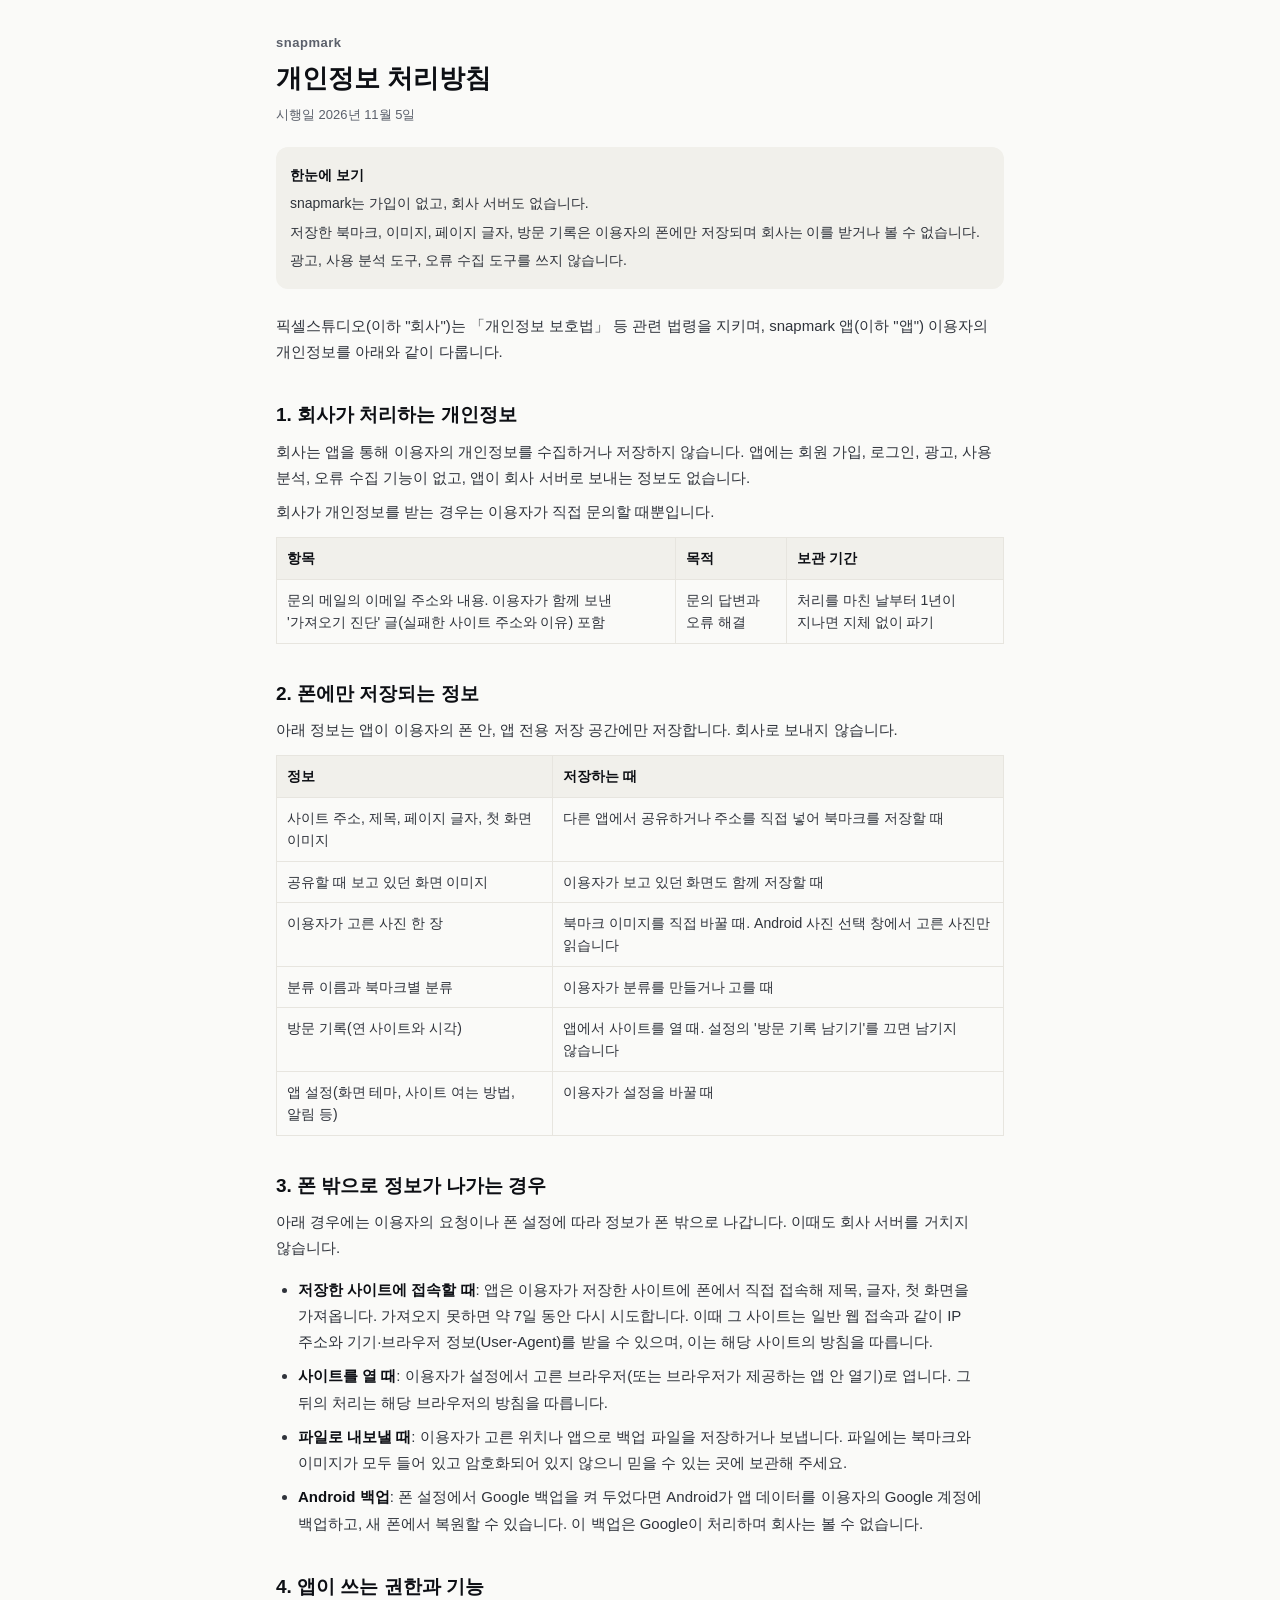
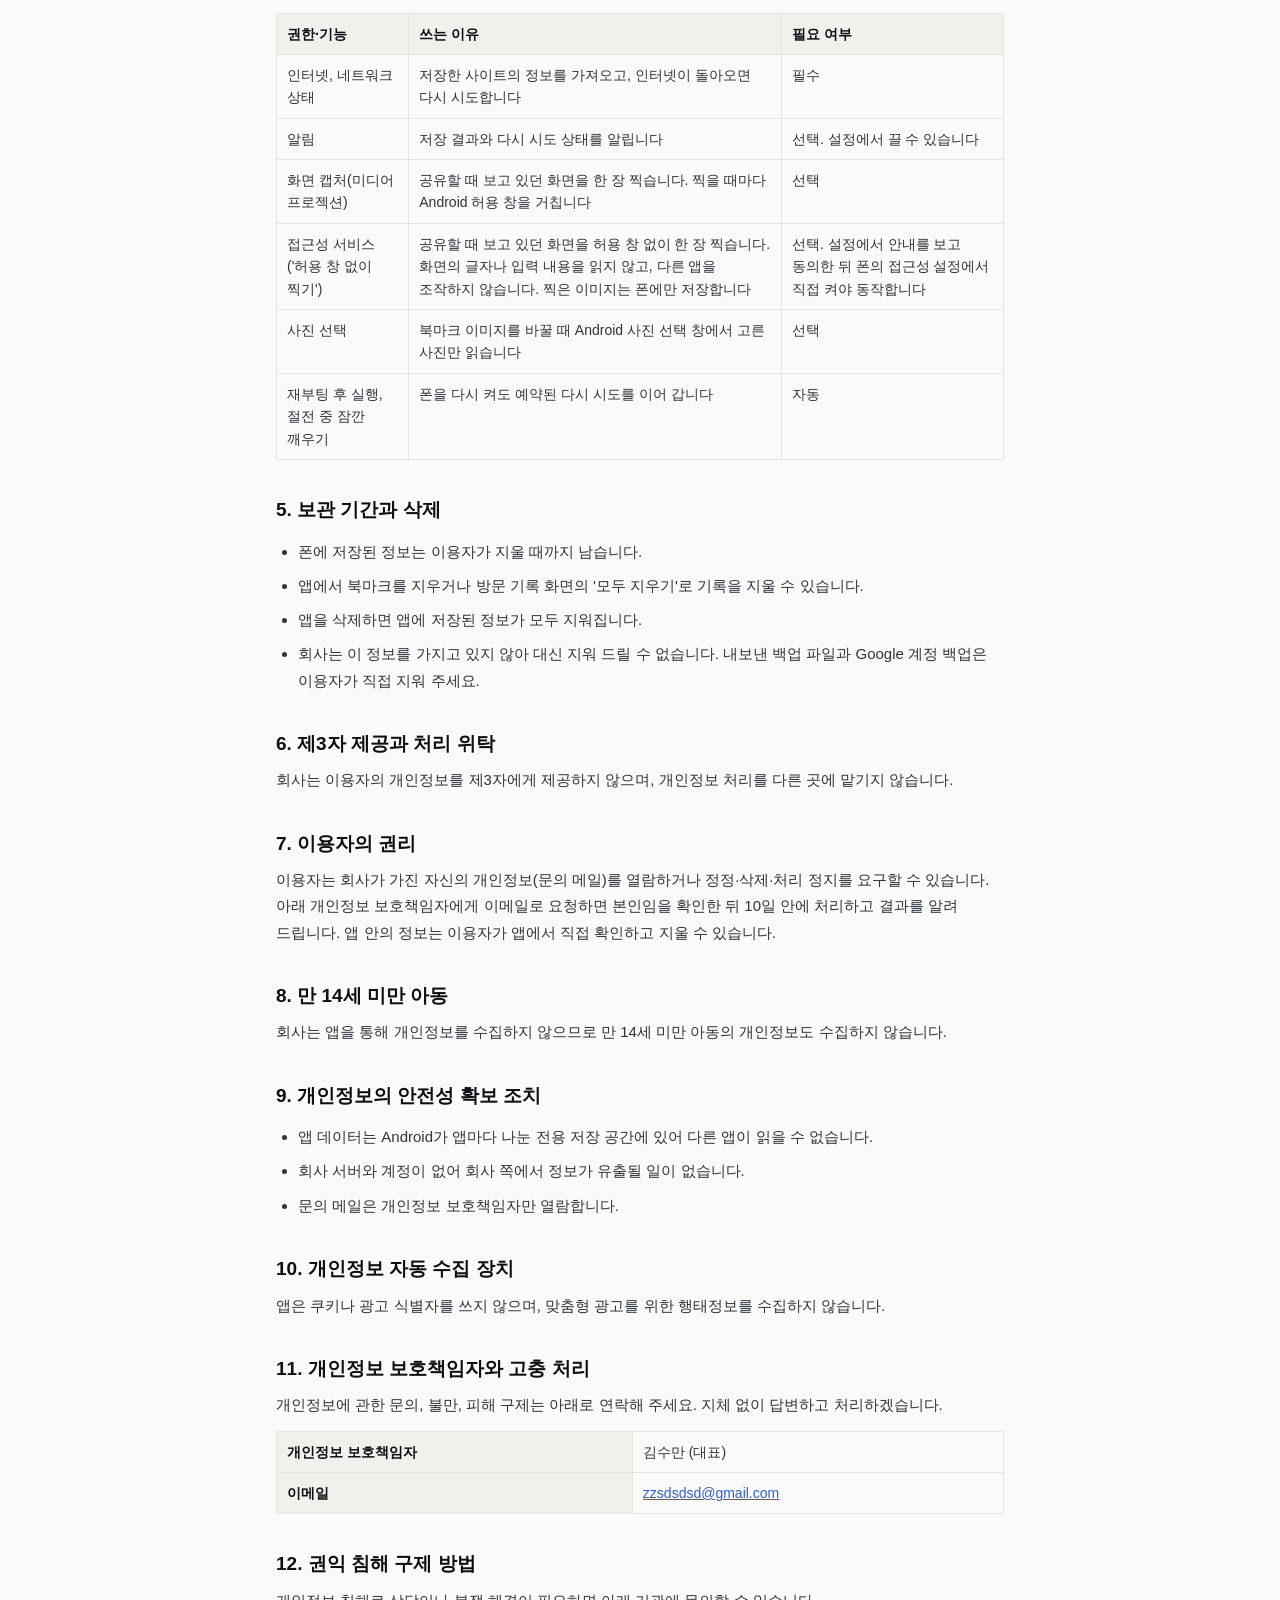
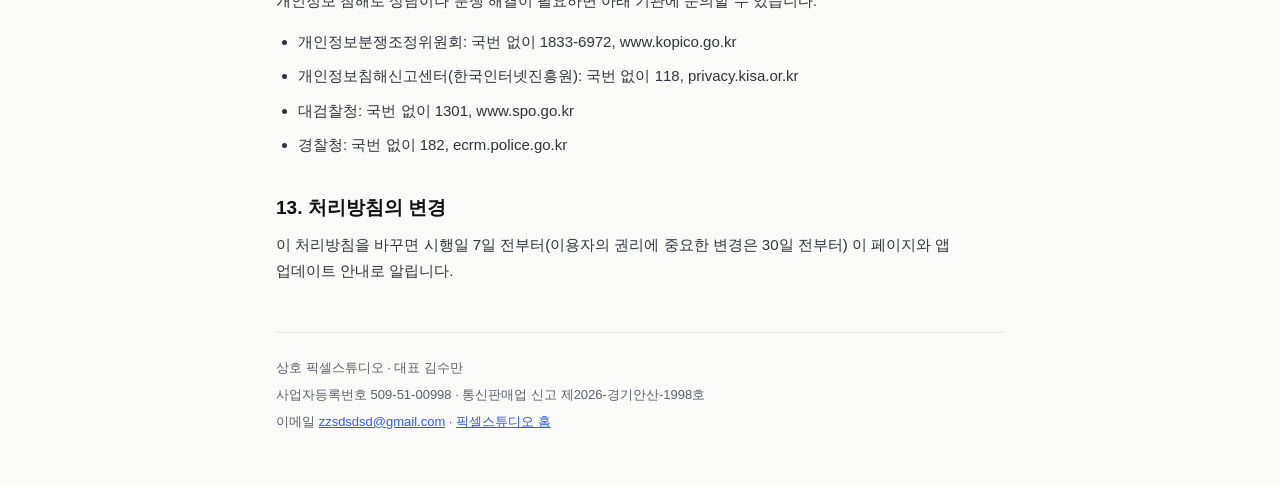
==== snapmark/privacy.html @ 0fba9aa5 "snapmark 개인정보 처리방침 페이지 추가 (PS-3) - snapmark/privacy.html: 서버가 없는 snapmark의 개인정보 처리방침.   수집 없음, 폰에만 저" ====
<!doctype html>
<html lang="ko">
  <head>
    <meta charset="utf-8" />
    <meta name="viewport" content="width=device-width, initial-scale=1" />
    <meta name="color-scheme" content="light dark" />
    <meta name="format-detection" content="telephone=no" />
    <meta
      http-equiv="Content-Security-Policy"
      content="default-src 'none'; style-src 'self'; img-src 'self'; base-uri 'none'; form-action 'none'"
    />
    <meta name="description" content="snapmark 앱의 개인정보 처리방침입니다. snapmark는 가입과 서버 없이 이용자의 폰에만 북마크를 저장합니다." />
    <title>개인정보 처리방침 · snapmark</title>
    <link rel="icon" href="../assets/favicon.svg" type="image/svg+xml" />
    <link rel="stylesheet" href="../assets/legal.css" />
  </head>
  <body>
    <main>
      <p class="service">snapmark</p>
      <h1>개인정보 처리방침</h1>
      <p class="meta">시행일 2026년 11월 5일</p>

      <div class="notice">
        <p><strong>한눈에 보기</strong></p>
        <p>snapmark는 가입이 없고, 회사 서버도 없습니다.</p>
        <p>저장한 북마크, 이미지, 페이지 글자, 방문 기록은 이용자의 폰에만 저장되며 회사는 이를 받거나 볼 수 없습니다.</p>
        <p>광고, 사용 분석 도구, 오류 수집 도구를 쓰지 않습니다.</p>
      </div>

      <article>
        <p>
          픽셀스튜디오(이하 "회사")는 「개인정보 보호법」 등 관련 법령을 지키며, snapmark 앱(이하 "앱") 이용자의
          개인정보를 아래와 같이 다룹니다.
        </p>

        <h2>1. 회사가 처리하는 개인정보</h2>
        <p>
          회사는 앱을 통해 이용자의 개인정보를 수집하거나 저장하지 않습니다. 앱에는 회원 가입, 로그인, 광고, 사용 분석,
          오류 수집 기능이 없고, 앱이 회사 서버로 보내는 정보도 없습니다.
        </p>
        <p>회사가 개인정보를 받는 경우는 이용자가 직접 문의할 때뿐입니다.</p>
        <div class="table">
          <table>
            <thead>
              <tr>
                <th>항목</th>
                <th>목적</th>
                <th>보관 기간</th>
              </tr>
            </thead>
            <tbody>
              <tr>
                <td>문의 메일의 이메일 주소와 내용. 이용자가 함께 보낸 '가져오기 진단' 글(실패한 사이트 주소와 이유) 포함</td>
                <td>문의 답변과 오류 해결</td>
                <td>처리를 마친 날부터 1년이 지나면 지체 없이 파기</td>
              </tr>
            </tbody>
          </table>
        </div>

        <h2>2. 폰에만 저장되는 정보</h2>
        <p>아래 정보는 앱이 이용자의 폰 안, 앱 전용 저장 공간에만 저장합니다. 회사로 보내지 않습니다.</p>
        <div class="table">
          <table>
            <thead>
              <tr>
                <th>정보</th>
                <th>저장하는 때</th>
              </tr>
            </thead>
            <tbody>
              <tr>
                <td>사이트 주소, 제목, 페이지 글자, 첫 화면 이미지</td>
                <td>다른 앱에서 공유하거나 주소를 직접 넣어 북마크를 저장할 때</td>
              </tr>
              <tr>
                <td>공유할 때 보고 있던 화면 이미지</td>
                <td>이용자가 보고 있던 화면도 함께 저장할 때</td>
              </tr>
              <tr>
                <td>이용자가 고른 사진 한 장</td>
                <td>북마크 이미지를 직접 바꿀 때. Android 사진 선택 창에서 고른 사진만 읽습니다</td>
              </tr>
              <tr>
                <td>분류 이름과 북마크별 분류</td>
                <td>이용자가 분류를 만들거나 고를 때</td>
              </tr>
              <tr>
                <td>방문 기록(연 사이트와 시각)</td>
                <td>앱에서 사이트를 열 때. 설정의 '방문 기록 남기기'를 끄면 남기지 않습니다</td>
              </tr>
              <tr>
                <td>앱 설정(화면 테마, 사이트 여는 방법, 알림 등)</td>
                <td>이용자가 설정을 바꿀 때</td>
              </tr>
            </tbody>
          </table>
        </div>

        <h2>3. 폰 밖으로 정보가 나가는 경우</h2>
        <p>아래 경우에는 이용자의 요청이나 폰 설정에 따라 정보가 폰 밖으로 나갑니다. 이때도 회사 서버를 거치지 않습니다.</p>
        <ul>
          <li>
            <strong>저장한 사이트에 접속할 때</strong>: 앱은 이용자가 저장한 사이트에 폰에서 직접 접속해 제목, 글자, 첫
            화면을 가져옵니다. 가져오지 못하면 약 7일 동안 다시 시도합니다. 이때 그 사이트는 일반 웹 접속과 같이 IP
            주소와 기기·브라우저 정보(User-Agent)를 받을 수 있으며, 이는 해당 사이트의 방침을 따릅니다.
          </li>
          <li>
            <strong>사이트를 열 때</strong>: 이용자가 설정에서 고른 브라우저(또는 브라우저가 제공하는 앱 안 열기)로
            엽니다. 그 뒤의 처리는 해당 브라우저의 방침을 따릅니다.
          </li>
          <li>
            <strong>파일로 내보낼 때</strong>: 이용자가 고른 위치나 앱으로 백업 파일을 저장하거나 보냅니다. 파일에는
            북마크와 이미지가 모두 들어 있고 암호화되어 있지 않으니 믿을 수 있는 곳에 보관해 주세요.
          </li>
          <li>
            <strong>Android 백업</strong>: 폰 설정에서 Google 백업을 켜 두었다면 Android가 앱 데이터를 이용자의 Google
            계정에 백업하고, 새 폰에서 복원할 수 있습니다. 이 백업은 Google이 처리하며 회사는 볼 수 없습니다.
          </li>
        </ul>

        <h2>4. 앱이 쓰는 권한과 기능</h2>
        <div class="table">
          <table>
            <thead>
              <tr>
                <th>권한·기능</th>
                <th>쓰는 이유</th>
                <th>필요 여부</th>
              </tr>
            </thead>
            <tbody>
              <tr>
                <td>인터넷, 네트워크 상태</td>
                <td>저장한 사이트의 정보를 가져오고, 인터넷이 돌아오면 다시 시도합니다</td>
                <td>필수</td>
              </tr>
              <tr>
                <td>알림</td>
                <td>저장 결과와 다시 시도 상태를 알립니다</td>
                <td>선택. 설정에서 끌 수 있습니다</td>
              </tr>
              <tr>
                <td>화면 캡처(미디어 프로젝션)</td>
                <td>공유할 때 보고 있던 화면을 한 장 찍습니다. 찍을 때마다 Android 허용 창을 거칩니다</td>
                <td>선택</td>
              </tr>
              <tr>
                <td>접근성 서비스('허용 창 없이 찍기')</td>
                <td>
                  공유할 때 보고 있던 화면을 허용 창 없이 한 장 찍습니다. 화면의 글자나 입력 내용을 읽지 않고, 다른 앱을
                  조작하지 않습니다. 찍은 이미지는 폰에만 저장합니다
                </td>
                <td>선택. 설정에서 안내를 보고 동의한 뒤 폰의 접근성 설정에서 직접 켜야 동작합니다</td>
              </tr>
              <tr>
                <td>사진 선택</td>
                <td>북마크 이미지를 바꿀 때 Android 사진 선택 창에서 고른 사진만 읽습니다</td>
                <td>선택</td>
              </tr>
              <tr>
                <td>재부팅 후 실행, 절전 중 잠깐 깨우기</td>
                <td>폰을 다시 켜도 예약된 다시 시도를 이어 갑니다</td>
                <td>자동</td>
              </tr>
            </tbody>
          </table>
        </div>

        <h2>5. 보관 기간과 삭제</h2>
        <ul>
          <li>폰에 저장된 정보는 이용자가 지울 때까지 남습니다.</li>
          <li>앱에서 북마크를 지우거나 방문 기록 화면의 '모두 지우기'로 기록을 지울 수 있습니다.</li>
          <li>앱을 삭제하면 앱에 저장된 정보가 모두 지워집니다.</li>
          <li>
            회사는 이 정보를 가지고 있지 않아 대신 지워 드릴 수 없습니다. 내보낸 백업 파일과 Google 계정 백업은 이용자가
            직접 지워 주세요.
          </li>
        </ul>

        <h2>6. 제3자 제공과 처리 위탁</h2>
        <p>회사는 이용자의 개인정보를 제3자에게 제공하지 않으며, 개인정보 처리를 다른 곳에 맡기지 않습니다.</p>

        <h2>7. 이용자의 권리</h2>
        <p>
          이용자는 회사가 가진 자신의 개인정보(문의 메일)를 열람하거나 정정·삭제·처리 정지를 요구할 수 있습니다. 아래
          개인정보 보호책임자에게 이메일로 요청하면 본인임을 확인한 뒤 10일 안에 처리하고 결과를 알려 드립니다. 앱 안의
          정보는 이용자가 앱에서 직접 확인하고 지울 수 있습니다.
        </p>

        <h2>8. 만 14세 미만 아동</h2>
        <p>회사는 앱을 통해 개인정보를 수집하지 않으므로 만 14세 미만 아동의 개인정보도 수집하지 않습니다.</p>

        <h2>9. 개인정보의 안전성 확보 조치</h2>
        <ul>
          <li>앱 데이터는 Android가 앱마다 나눈 전용 저장 공간에 있어 다른 앱이 읽을 수 없습니다.</li>
          <li>회사 서버와 계정이 없어 회사 쪽에서 정보가 유출될 일이 없습니다.</li>
          <li>문의 메일은 개인정보 보호책임자만 열람합니다.</li>
        </ul>

        <h2>10. 개인정보 자동 수집 장치</h2>
        <p>앱은 쿠키나 광고 식별자를 쓰지 않으며, 맞춤형 광고를 위한 행태정보를 수집하지 않습니다.</p>

        <h2>11. 개인정보 보호책임자와 고충 처리</h2>
        <p>개인정보에 관한 문의, 불만, 피해 구제는 아래로 연락해 주세요. 지체 없이 답변하고 처리하겠습니다.</p>
        <div class="table">
          <table>
            <tbody>
              <tr>
                <th>개인정보 보호책임자</th>
                <td>김수만 (대표)</td>
              </tr>
              <tr>
                <th>이메일</th>
                <td><a href="mailto:zzsdsdsd@gmail.com?subject=snapmark%20%EA%B0%9C%EC%9D%B8%EC%A0%95%EB%B3%B4%20%EB%AC%B8%EC%9D%98">zzsdsdsd@gmail.com</a></td>
              </tr>
            </tbody>
          </table>
        </div>

        <h2>12. 권익 침해 구제 방법</h2>
        <p>개인정보 침해로 상담이나 분쟁 해결이 필요하면 아래 기관에 문의할 수 있습니다.</p>
        <ul>
          <li>개인정보분쟁조정위원회: 국번 없이 1833-6972, www.kopico.go.kr</li>
          <li>개인정보침해신고센터(한국인터넷진흥원): 국번 없이 118, privacy.kisa.or.kr</li>
          <li>대검찰청: 국번 없이 1301, www.spo.go.kr</li>
          <li>경찰청: 국번 없이 182, ecrm.police.go.kr</li>
        </ul>

        <h2>13. 처리방침의 변경</h2>
        <p>
          이 처리방침을 바꾸면 시행일 7일 전부터(이용자의 권리에 중요한 변경은 30일 전부터) 이 페이지와 앱 업데이트
          안내로 알립니다.
        </p>
      </article>

      <footer>
        <p>상호 픽셀스튜디오 · 대표 김수만</p>
        <p>사업자등록번호 509-51-00998 · 통신판매업 신고 제2026-경기안산-1998호</p>
        <p>이메일 <a href="mailto:zzsdsdsd@gmail.com">zzsdsdsd@gmail.com</a> · <a href="../">픽셀스튜디오 홈</a></p>
      </footer>
    </main>
  </body>
</html>
---- assets/legal.css ----
/* 약관·정책 문서 페이지 (snapmark/privacy.html 등). 색은 회사 사이트(styles.css)와 같다 */
:root {
  --bg: #fafaf8;
  --surface: #f1f0eb;
  --text: #0d0f14;
  --body: #2f333b;
  --muted: #5b606b;
  --line: #e7e5df;
  --link: #2f5bea;
  color-scheme: light;
}
@media (prefers-color-scheme: dark) {
  :root {
    --bg: #0b0d12;
    --surface: #1a1f2b;
    --text: #f3f4f6;
    --body: #d6d9e0;
    --muted: #a4a9b6;
    --line: #232836;
    --link: #8fa8ff;
    color-scheme: dark;
  }
}
* {
  box-sizing: border-box;
}
html {
  -webkit-text-size-adjust: 100%;
}
body {
  margin: 0;
  background: var(--bg);
  color: var(--body);
  font: 15px/1.75 -apple-system, BlinkMacSystemFont, "Apple SD Gothic Neo", "Noto Sans KR", "Malgun Gothic", sans-serif;
  word-break: keep-all;
  overflow-wrap: anywhere;
}
main {
  max-width: 760px;
  margin: 0 auto;
  padding: 32px 16px 48px;
}
a {
  color: var(--link);
}
/* 문서 위의 서비스 이름 */
.service {
  margin: 0 0 6px;
  font-size: 13px;
  font-weight: 700;
  letter-spacing: 0.04em;
  color: var(--muted);
}
h1 {
  margin: 0;
  font-size: 26px;
  line-height: 1.35;
  color: var(--text);
}
h2 {
  margin: 36px 0 10px;
  font-size: 19px;
  line-height: 1.45;
  color: var(--text);
}
.meta {
  margin: 8px 0 0;
  font-size: 13px;
  color: var(--muted);
}
/* 한눈에 보기 상자 */
.notice {
  margin: 20px 0 0;
  padding: 12px 14px;
  border-radius: 12px;
  background: var(--surface);
  font-size: 14px;
}
.notice p {
  margin: 4px 0;
}
article {
  margin-top: 24px;
}
article p,
article li {
  margin: 8px 0;
}
article ul {
  padding-left: 22px;
}
strong {
  color: var(--text);
}
/* 좁은 폰에서는 표만 옆으로 밀어 본다 */
.table {
  overflow-x: auto;
  margin: 12px 0;
}
table {
  border-collapse: collapse;
  min-width: 100%;
  font-size: 14px;
  line-height: 1.6;
}
th,
td {
  padding: 9px 10px;
  border: 1px solid var(--line);
  text-align: left;
  vertical-align: top;
}
th {
  background: var(--surface);
  color: var(--text);
  white-space: nowrap;
}
footer {
  margin-top: 48px;
  padding-top: 20px;
  border-top: 1px solid var(--line);
  font-size: 13px;
  color: var(--muted);
}
footer p {
  margin: 4px 0;
}
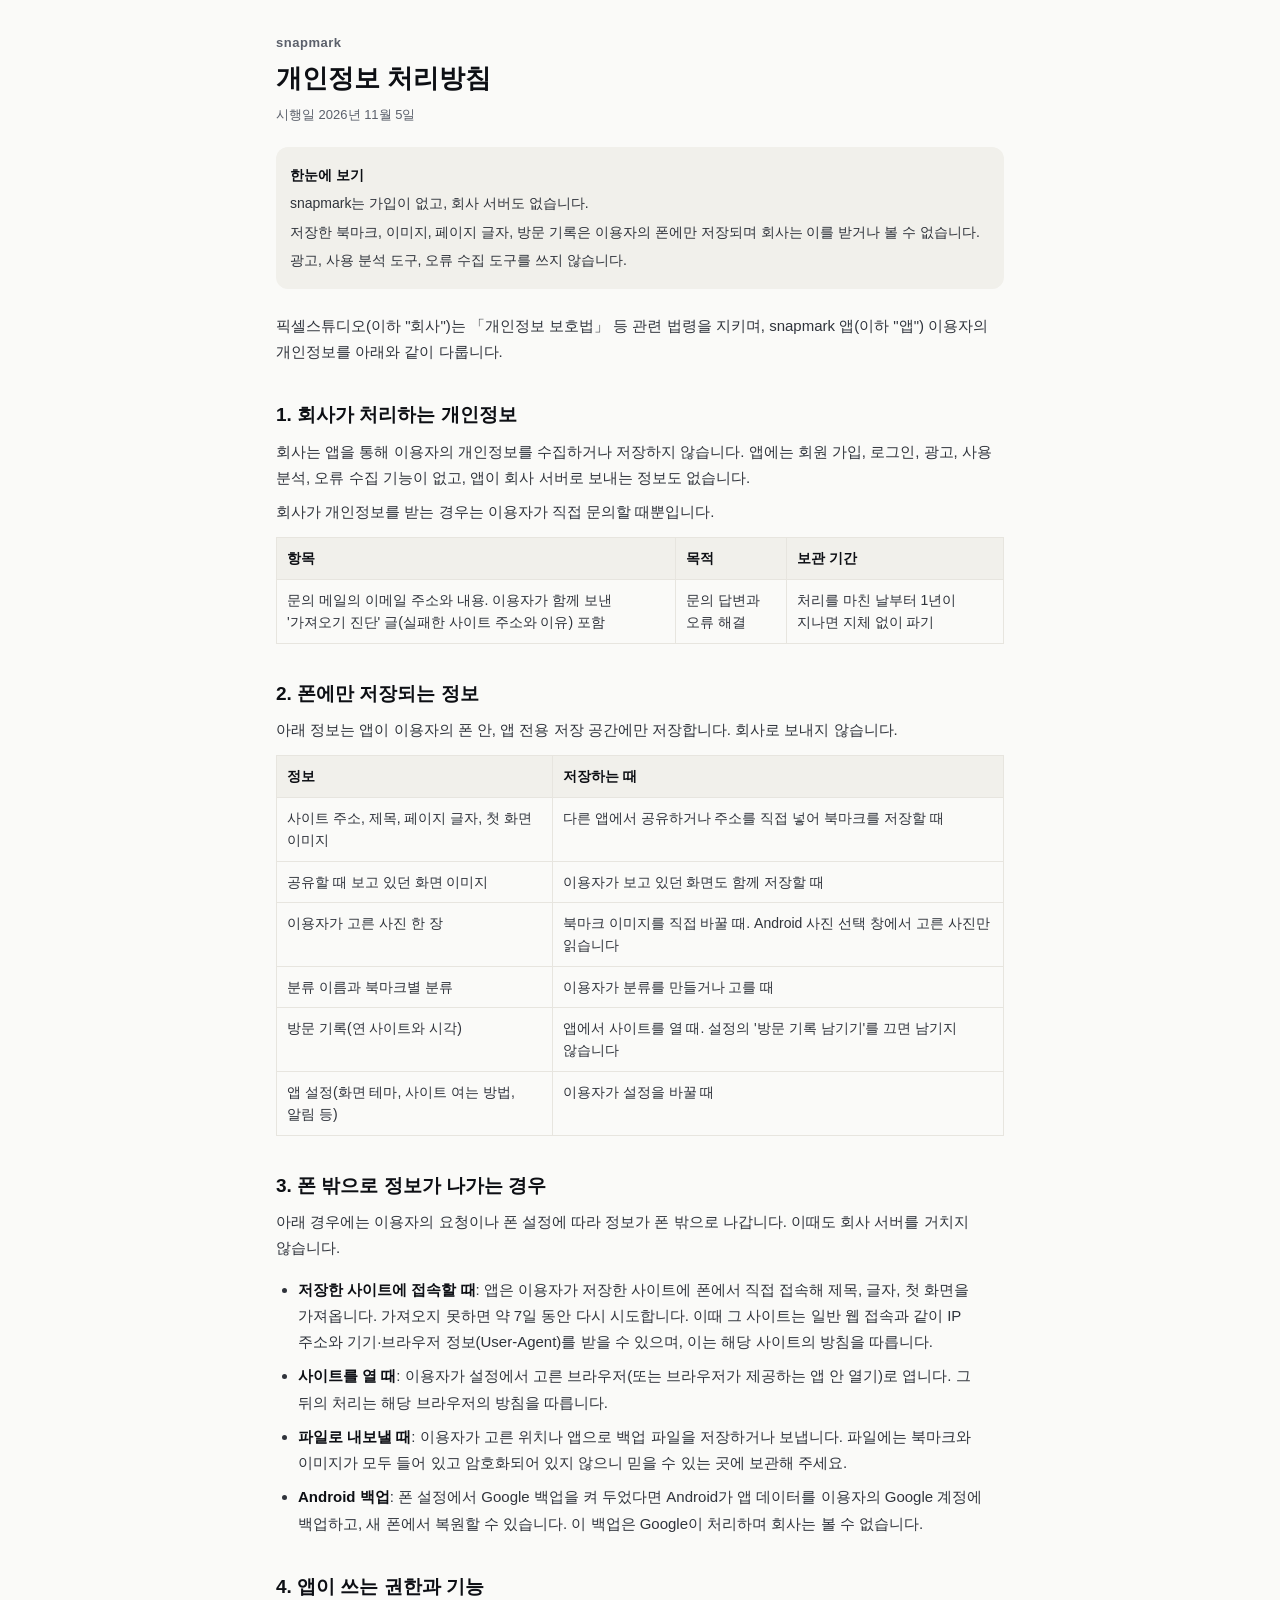
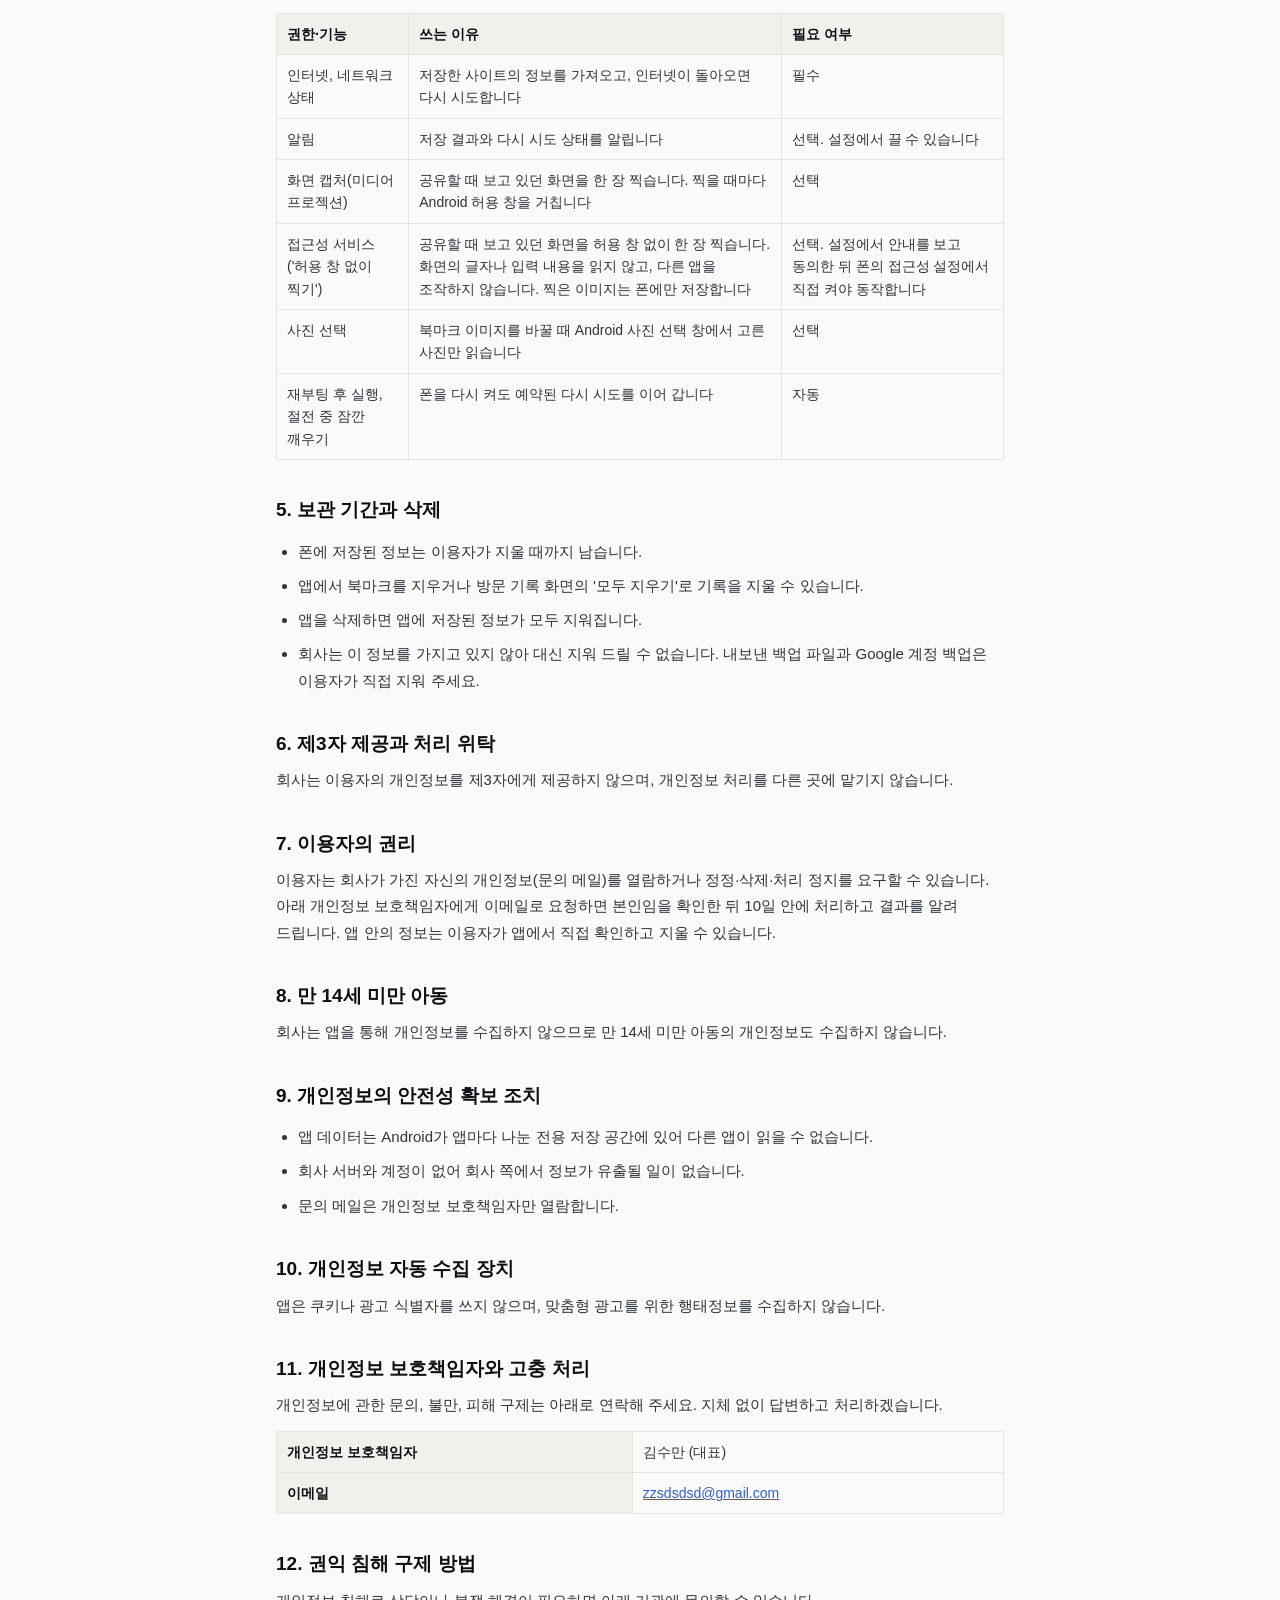
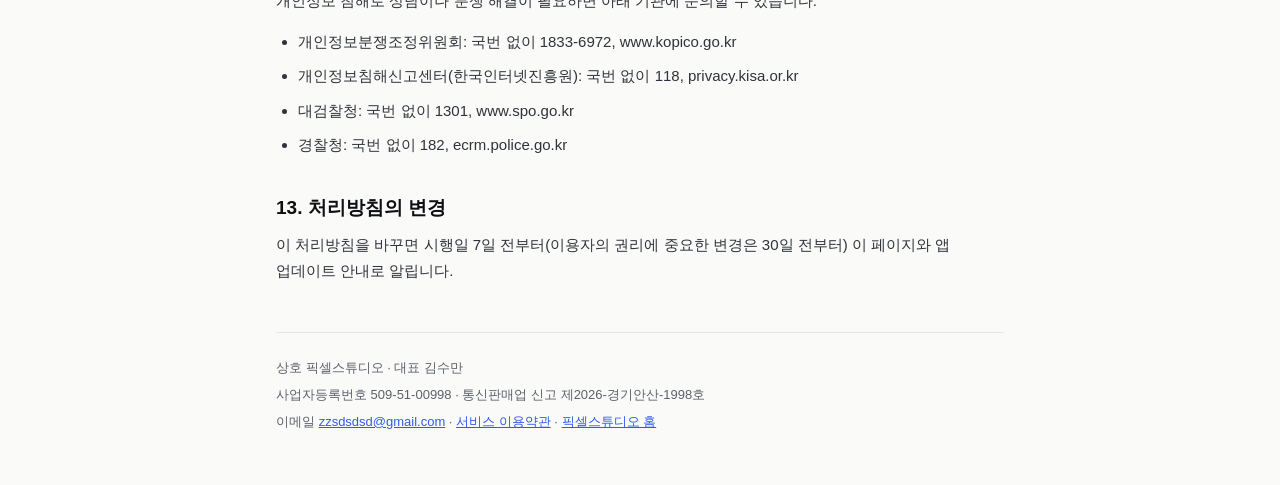
==== commit 9fb3fb8c: "snapmark 서비스 이용약관 페이지 추가 (PS-4) - snapmark/terms.html: 무료·폰에만 저장하는 앱에 맞춘 이용약관.   서비스 내용(광고 게재 가능), 데" ====
--- a/snapmark/privacy.html
+++ b/snapmark/privacy.html
@@ -237,7 +237,10 @@
       <footer>
         <p>상호 픽셀스튜디오 · 대표 김수만</p>
         <p>사업자등록번호 509-51-00998 · 통신판매업 신고 제2026-경기안산-1998호</p>
-        <p>이메일 <a href="mailto:zzsdsdsd@gmail.com">zzsdsdsd@gmail.com</a> · <a href="../">픽셀스튜디오 홈</a></p>
+        <p>
+          이메일 <a href="mailto:zzsdsdsd@gmail.com">zzsdsdsd@gmail.com</a> · <a href="terms.html">서비스 이용약관</a> ·
+          <a href="../">픽셀스튜디오 홈</a>
+        </p>
       </footer>
     </main>
   </body>
--- a/assets/legal.css
+++ b/assets/legal.css
@@ -125,3 +125,10 @@
 footer p {
   margin: 4px 0;
 }
+/* 약관의 조항 안 번호 목록 */
+article ol {
+  padding-left: 22px;
+}
+article ol ul {
+  margin: 4px 0;
+}
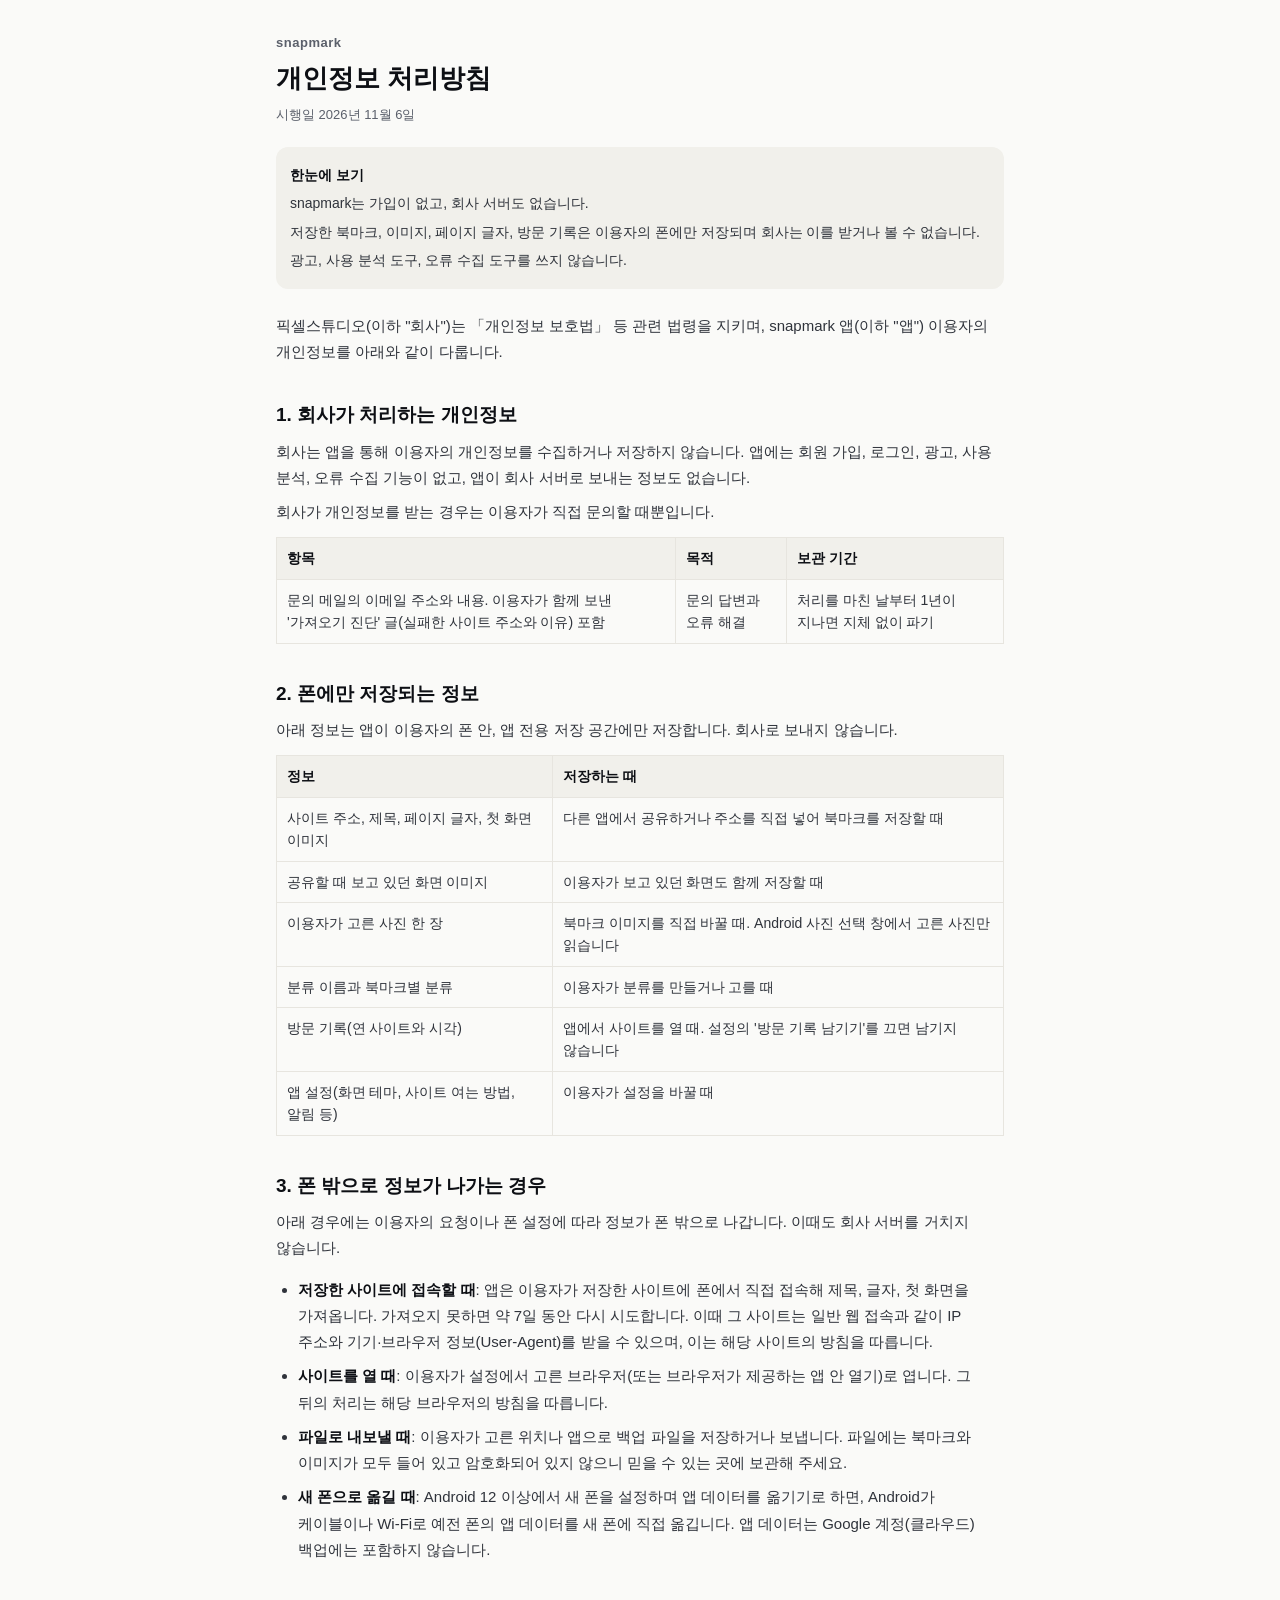
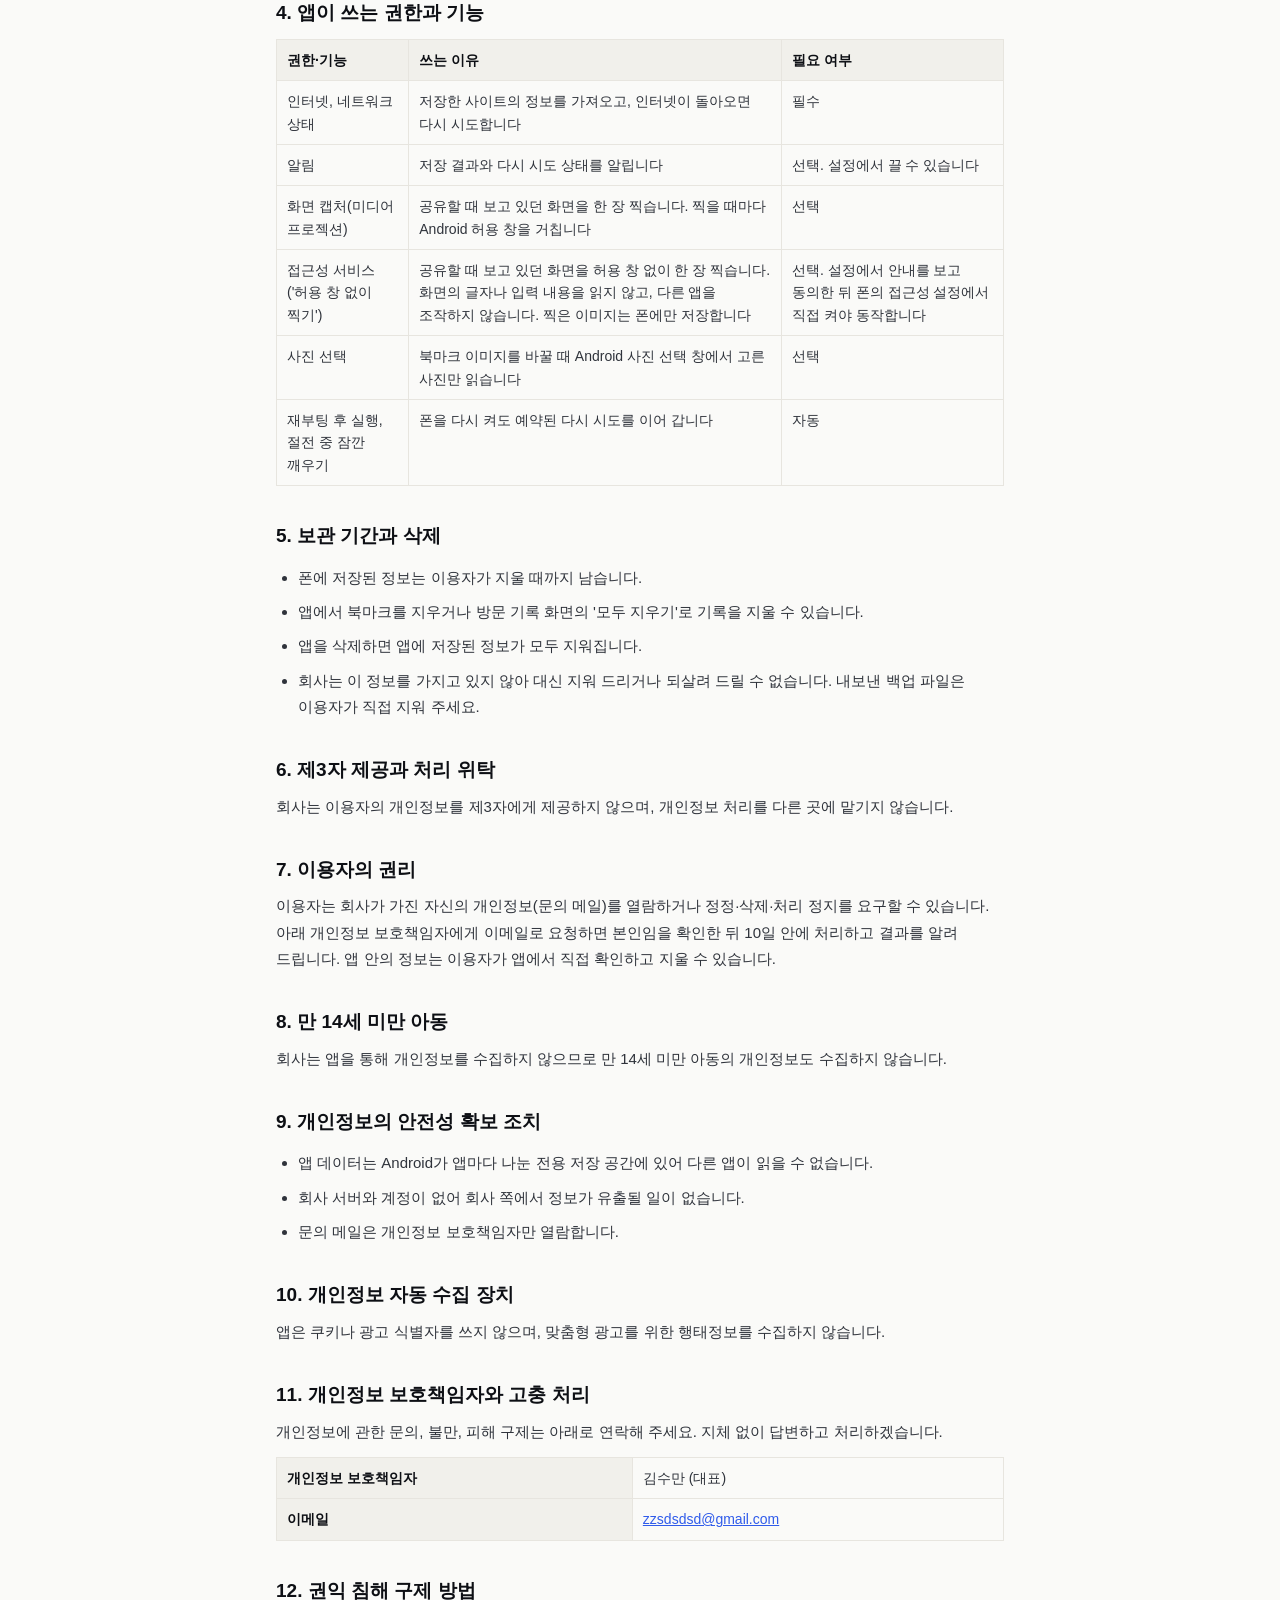
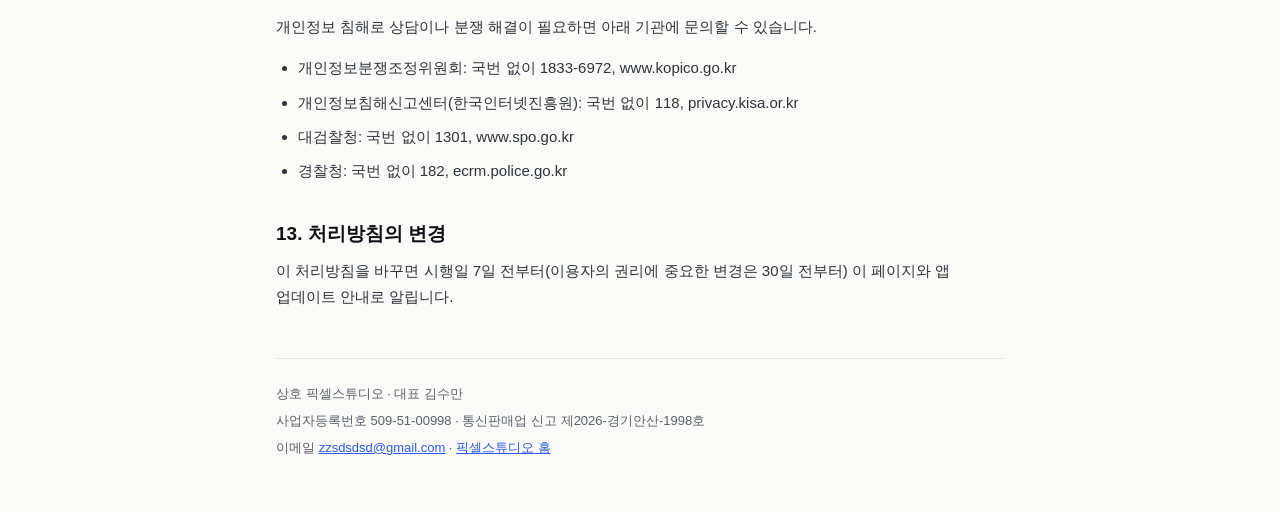
==== commit adcd4a0f: "snapmark 개인정보 처리방침: 클라우드 백업 제외 반영 (PS-5) 앱이 Google 계정 클라우드 백업을 끄고(allowBackup=false, dataExtractionR" ====
--- a/snapmark/privacy.html
+++ b/snapmark/privacy.html
@@ -18,7 +18,7 @@
     <main>
       <p class="service">snapmark</p>
       <h1>개인정보 처리방침</h1>
-      <p class="meta">시행일 2026년 11월 5일</p>
+      <p class="meta">시행일 2026년 11월 6일</p>
 
       <div class="notice">
         <p><strong>한눈에 보기</strong></p>
@@ -114,8 +114,9 @@
             북마크와 이미지가 모두 들어 있고 암호화되어 있지 않으니 믿을 수 있는 곳에 보관해 주세요.
           </li>
           <li>
-            <strong>Android 백업</strong>: 폰 설정에서 Google 백업을 켜 두었다면 Android가 앱 데이터를 이용자의 Google
-            계정에 백업하고, 새 폰에서 복원할 수 있습니다. 이 백업은 Google이 처리하며 회사는 볼 수 없습니다.
+            <strong>새 폰으로 옮길 때</strong>: Android 12 이상에서 새 폰을 설정하며 앱 데이터를 옮기기로 하면, Android가
+            케이블이나 Wi-Fi로 예전 폰의 앱 데이터를 새 폰에 직접 옮깁니다. 앱 데이터는 Google 계정(클라우드) 백업에는
+            포함하지 않습니다.
           </li>
         </ul>
 
@@ -173,8 +174,8 @@
           <li>앱에서 북마크를 지우거나 방문 기록 화면의 '모두 지우기'로 기록을 지울 수 있습니다.</li>
           <li>앱을 삭제하면 앱에 저장된 정보가 모두 지워집니다.</li>
           <li>
-            회사는 이 정보를 가지고 있지 않아 대신 지워 드릴 수 없습니다. 내보낸 백업 파일과 Google 계정 백업은 이용자가
-            직접 지워 주세요.
+            회사는 이 정보를 가지고 있지 않아 대신 지워 드리거나 되살려 드릴 수 없습니다. 내보낸 백업 파일은 이용자가 직접
+            지워 주세요.
           </li>
         </ul>
 
@@ -237,10 +238,7 @@
       <footer>
         <p>상호 픽셀스튜디오 · 대표 김수만</p>
         <p>사업자등록번호 509-51-00998 · 통신판매업 신고 제2026-경기안산-1998호</p>
-        <p>
-          이메일 <a href="mailto:zzsdsdsd@gmail.com">zzsdsdsd@gmail.com</a> · <a href="terms.html">서비스 이용약관</a> ·
-          <a href="../">픽셀스튜디오 홈</a>
-        </p>
+        <p>이메일 <a href="mailto:zzsdsdsd@gmail.com">zzsdsdsd@gmail.com</a> · <a href="../">픽셀스튜디오 홈</a></p>
       </footer>
     </main>
   </body>
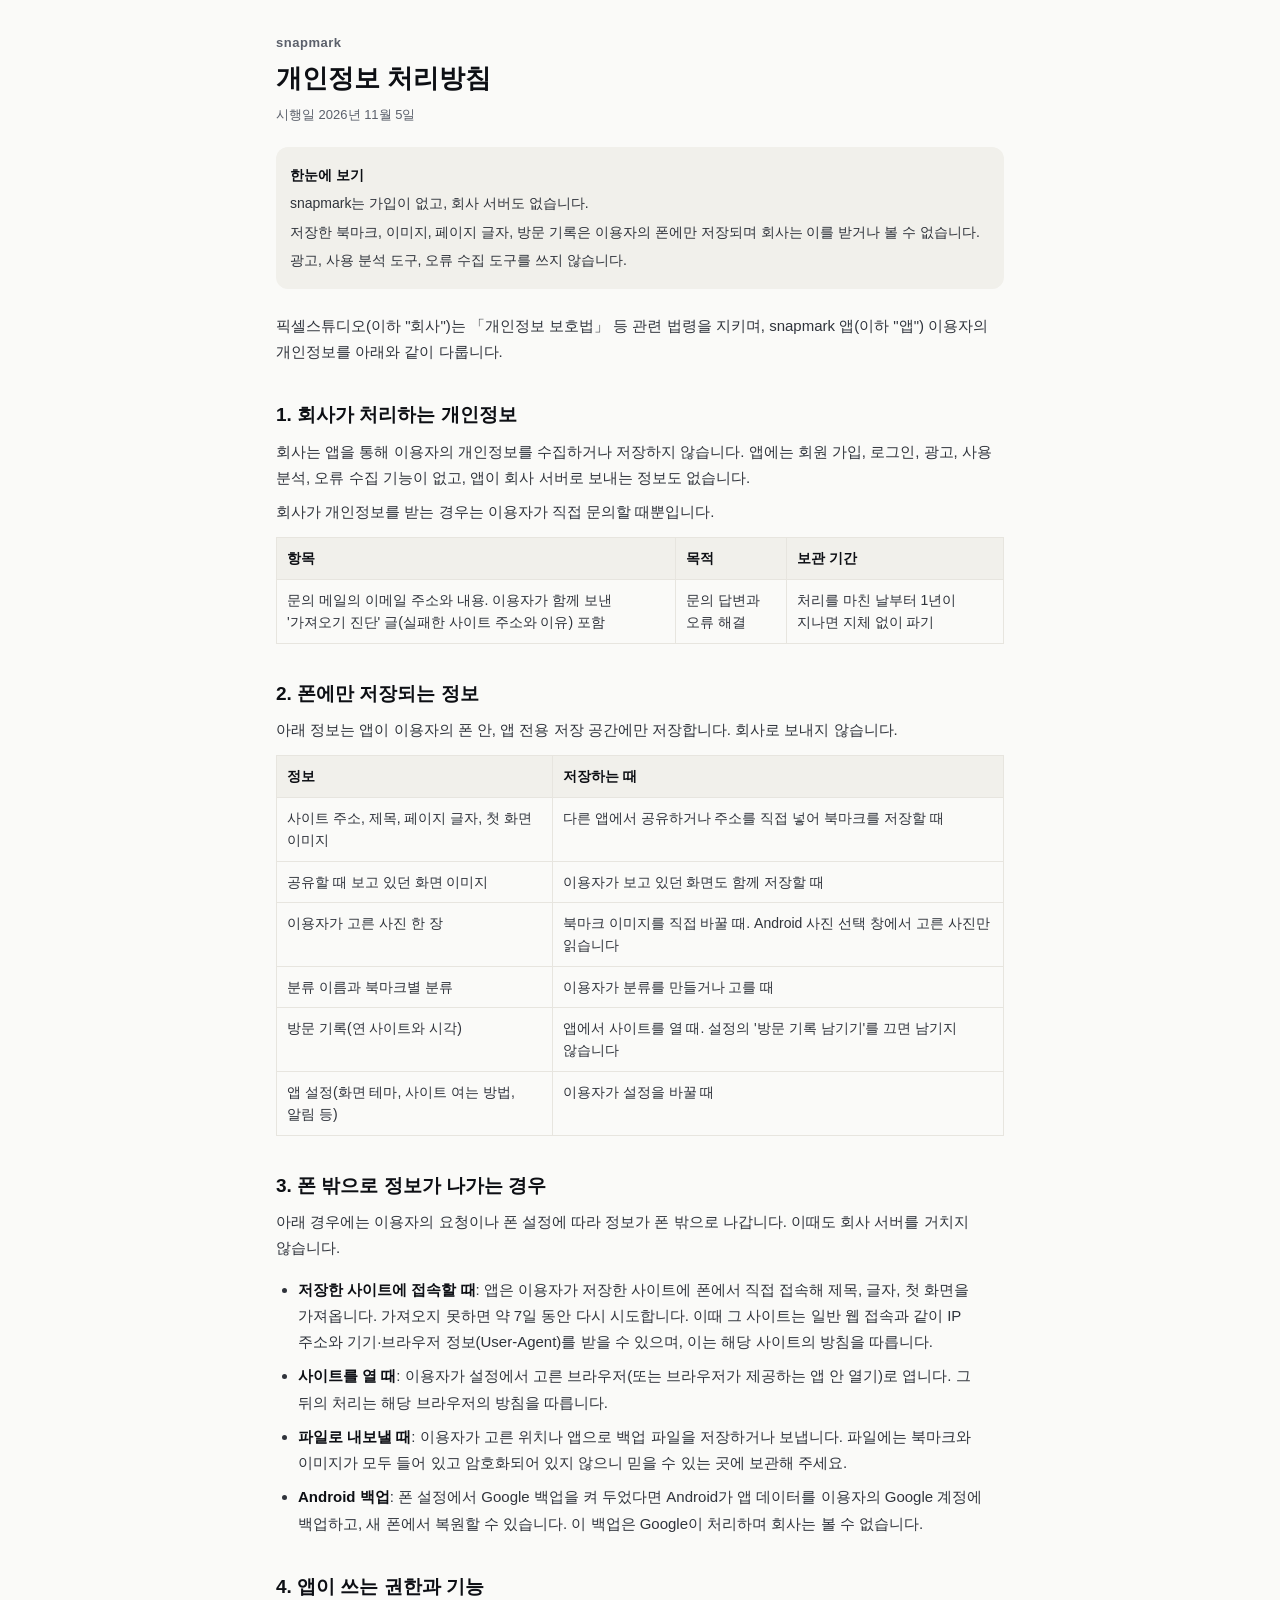
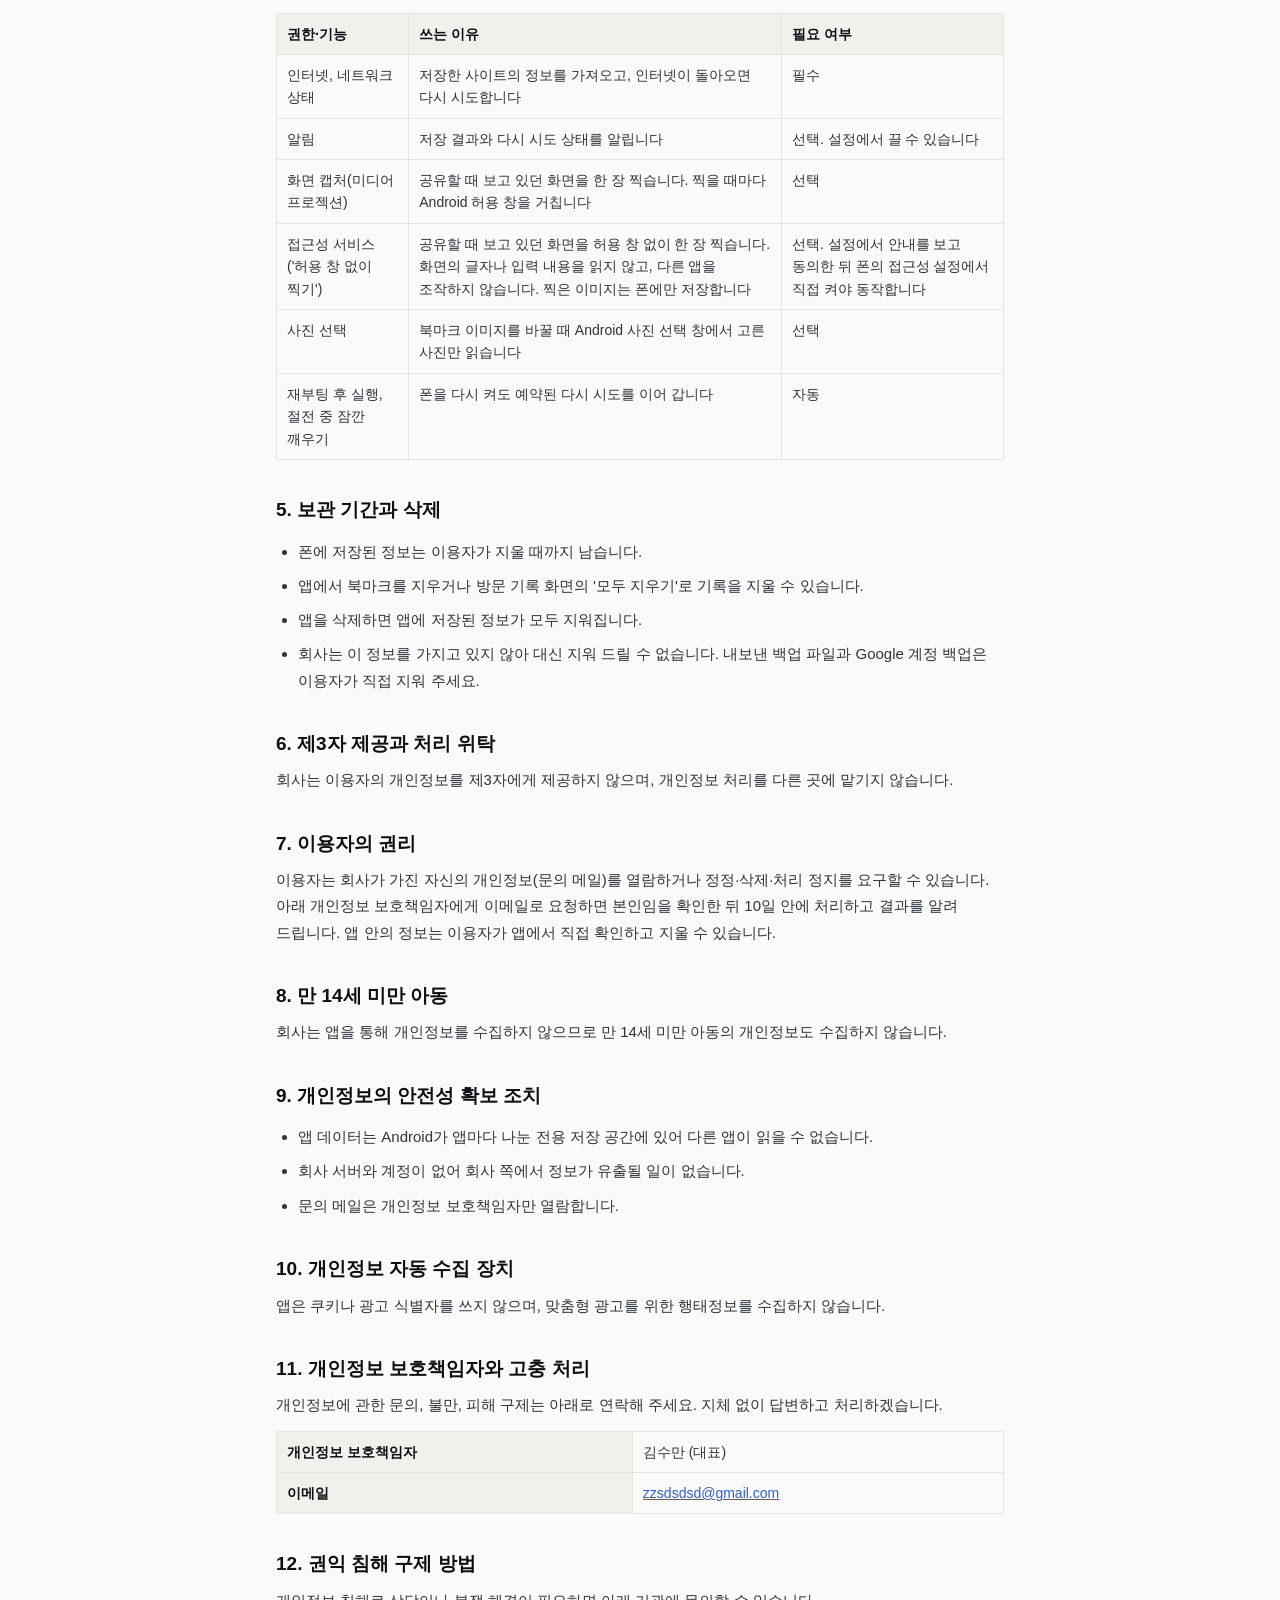
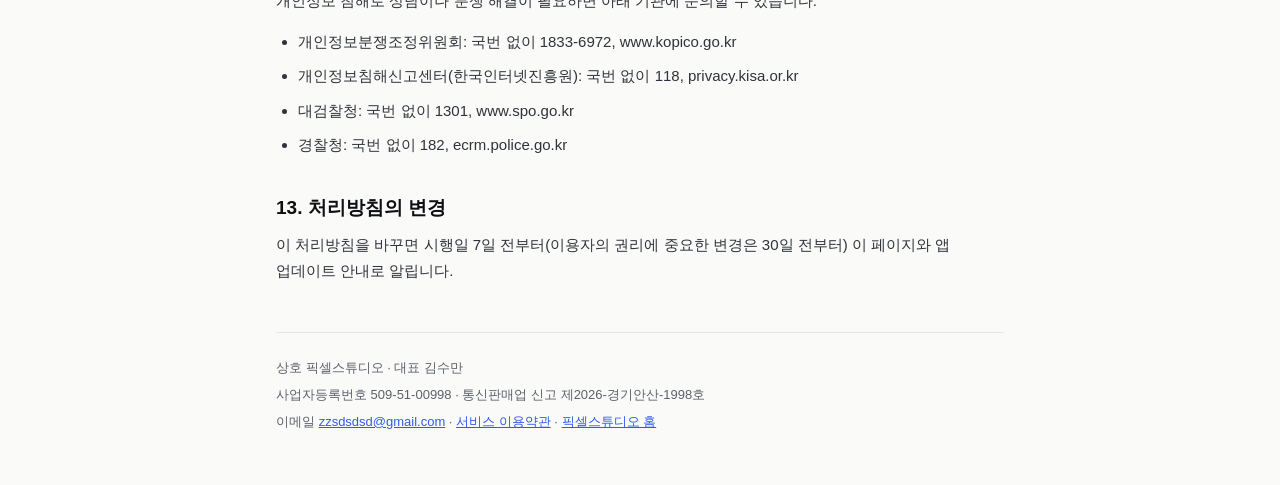
==== commit c4bbd38b: "Merge pull request #3 from suman-kim/hub/ps-4-snapmark-terms snapmark 서비스 이용약관 페이지 추가 (PS-4)" ====
--- a/snapmark/privacy.html
+++ b/snapmark/privacy.html
@@ -18,7 +18,7 @@
     <main>
       <p class="service">snapmark</p>
       <h1>개인정보 처리방침</h1>
-      <p class="meta">시행일 2026년 11월 6일</p>
+      <p class="meta">시행일 2026년 11월 5일</p>
 
       <div class="notice">
         <p><strong>한눈에 보기</strong></p>
@@ -114,9 +114,8 @@
             북마크와 이미지가 모두 들어 있고 암호화되어 있지 않으니 믿을 수 있는 곳에 보관해 주세요.
           </li>
           <li>
-            <strong>새 폰으로 옮길 때</strong>: Android 12 이상에서 새 폰을 설정하며 앱 데이터를 옮기기로 하면, Android가
-            케이블이나 Wi-Fi로 예전 폰의 앱 데이터를 새 폰에 직접 옮깁니다. 앱 데이터는 Google 계정(클라우드) 백업에는
-            포함하지 않습니다.
+            <strong>Android 백업</strong>: 폰 설정에서 Google 백업을 켜 두었다면 Android가 앱 데이터를 이용자의 Google
+            계정에 백업하고, 새 폰에서 복원할 수 있습니다. 이 백업은 Google이 처리하며 회사는 볼 수 없습니다.
           </li>
         </ul>
 
@@ -174,8 +173,8 @@
           <li>앱에서 북마크를 지우거나 방문 기록 화면의 '모두 지우기'로 기록을 지울 수 있습니다.</li>
           <li>앱을 삭제하면 앱에 저장된 정보가 모두 지워집니다.</li>
           <li>
-            회사는 이 정보를 가지고 있지 않아 대신 지워 드리거나 되살려 드릴 수 없습니다. 내보낸 백업 파일은 이용자가 직접
-            지워 주세요.
+            회사는 이 정보를 가지고 있지 않아 대신 지워 드릴 수 없습니다. 내보낸 백업 파일과 Google 계정 백업은 이용자가
+            직접 지워 주세요.
           </li>
         </ul>
 
@@ -238,7 +237,10 @@
       <footer>
         <p>상호 픽셀스튜디오 · 대표 김수만</p>
         <p>사업자등록번호 509-51-00998 · 통신판매업 신고 제2026-경기안산-1998호</p>
-        <p>이메일 <a href="mailto:zzsdsdsd@gmail.com">zzsdsdsd@gmail.com</a> · <a href="../">픽셀스튜디오 홈</a></p>
+        <p>
+          이메일 <a href="mailto:zzsdsdsd@gmail.com">zzsdsdsd@gmail.com</a> · <a href="terms.html">서비스 이용약관</a> ·
+          <a href="../">픽셀스튜디오 홈</a>
+        </p>
       </footer>
     </main>
   </body>
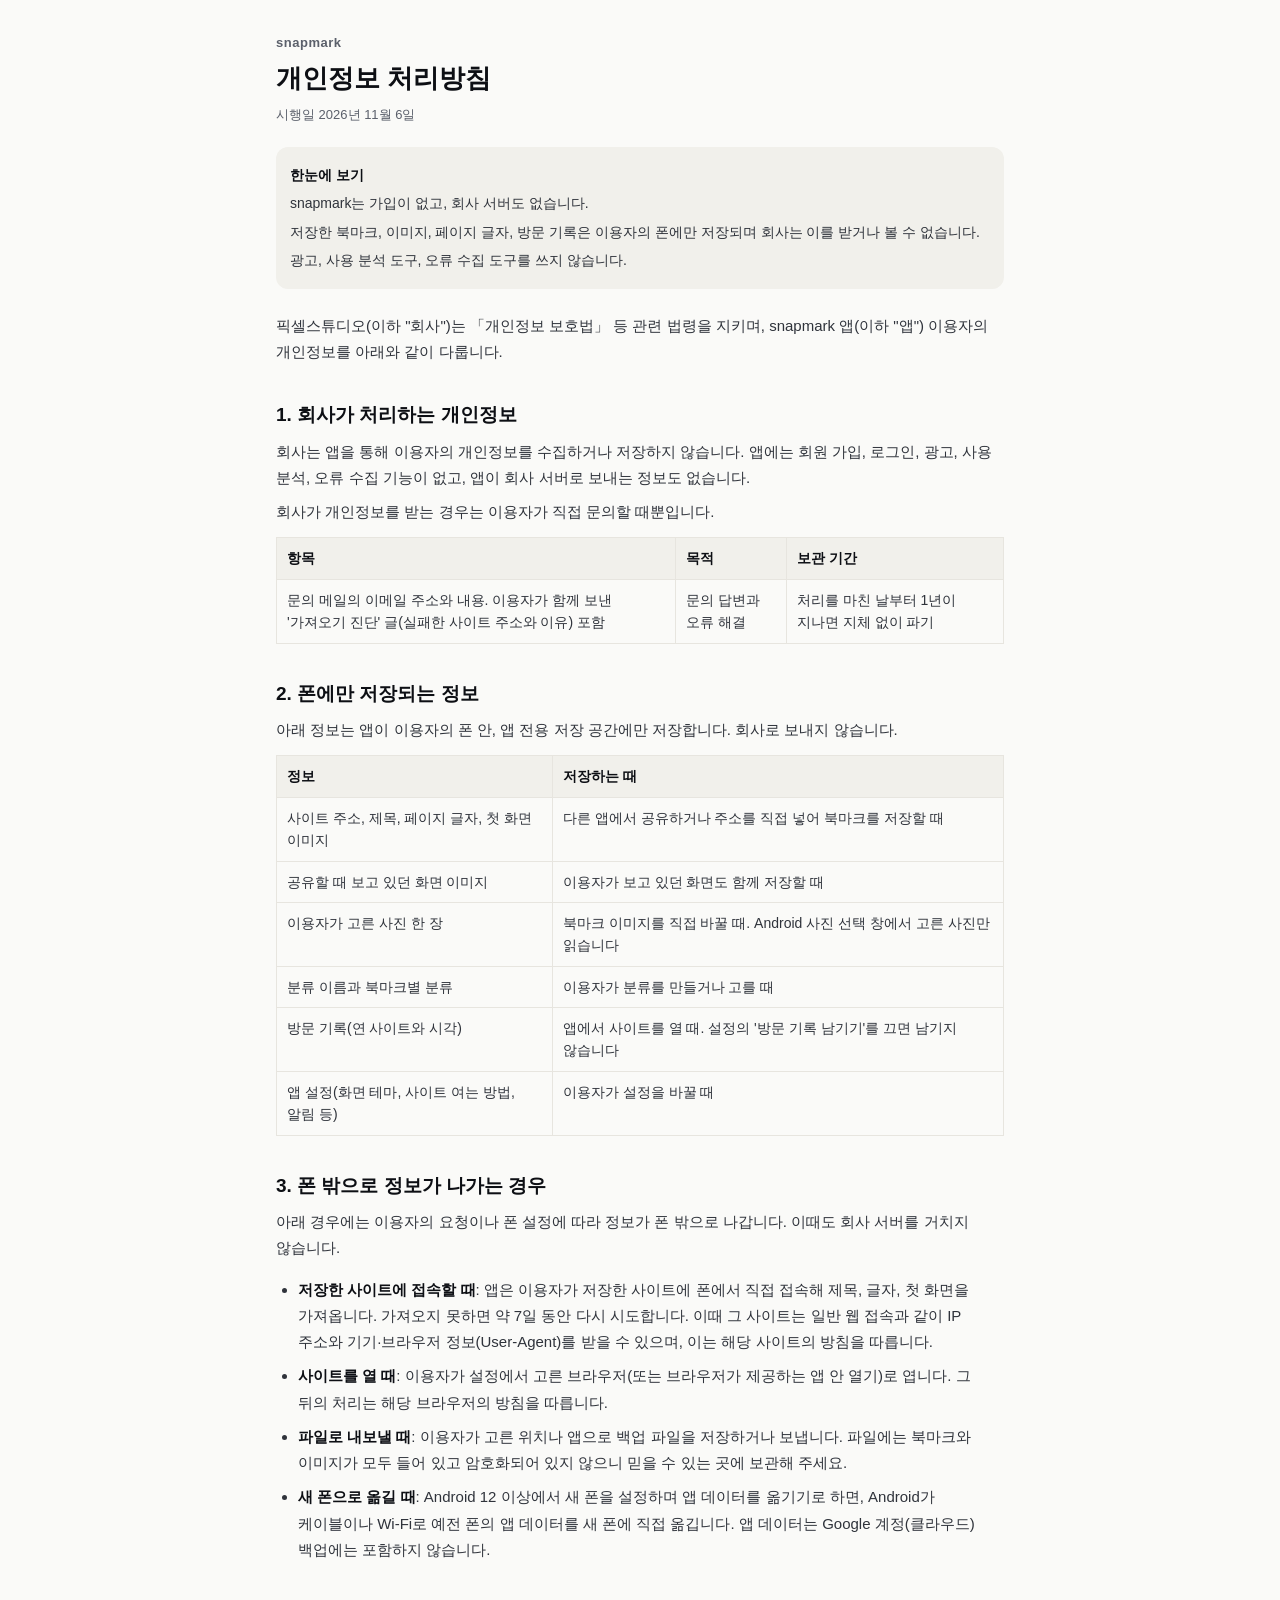
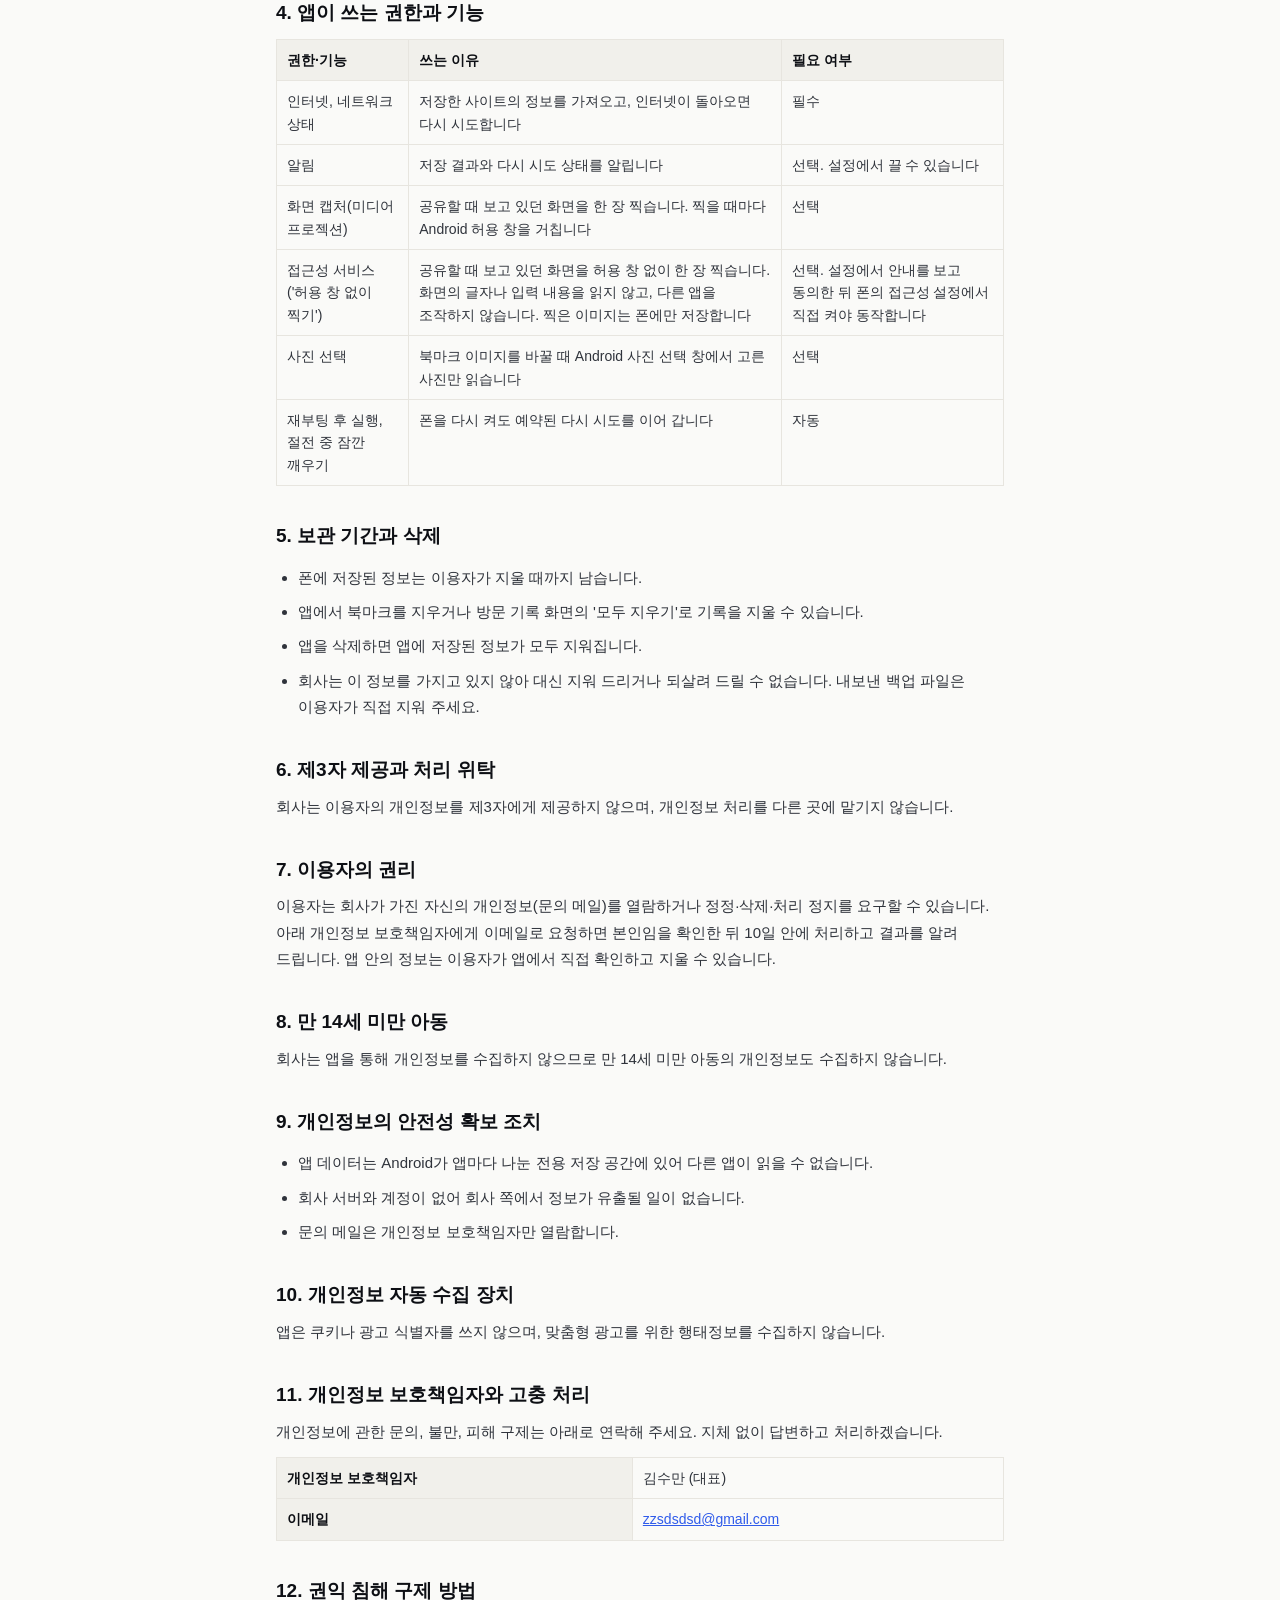
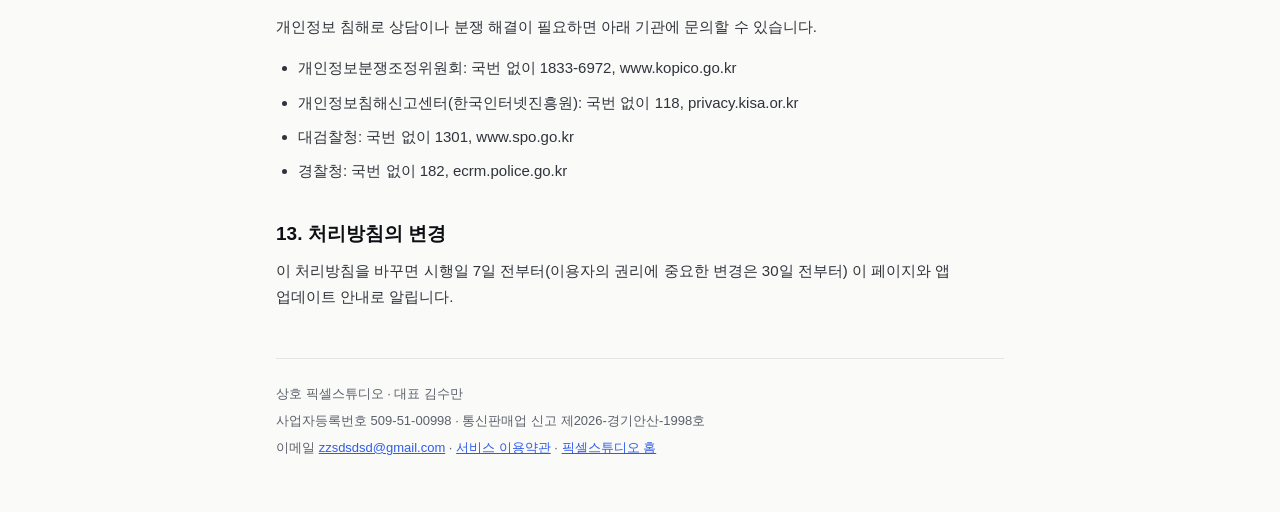
==== commit deb4ce02: "Merge pull request #4 from suman-kim/hub/ps-5-snapmark-backup-wording snapmark 개인정보 처리방침: 클라우드 백업 제외" ====
--- a/snapmark/privacy.html
+++ b/snapmark/privacy.html
@@ -18,7 +18,7 @@
     <main>
       <p class="service">snapmark</p>
       <h1>개인정보 처리방침</h1>
-      <p class="meta">시행일 2026년 11월 5일</p>
+      <p class="meta">시행일 2026년 11월 6일</p>
 
       <div class="notice">
         <p><strong>한눈에 보기</strong></p>
@@ -114,8 +114,9 @@
             북마크와 이미지가 모두 들어 있고 암호화되어 있지 않으니 믿을 수 있는 곳에 보관해 주세요.
           </li>
           <li>
-            <strong>Android 백업</strong>: 폰 설정에서 Google 백업을 켜 두었다면 Android가 앱 데이터를 이용자의 Google
-            계정에 백업하고, 새 폰에서 복원할 수 있습니다. 이 백업은 Google이 처리하며 회사는 볼 수 없습니다.
+            <strong>새 폰으로 옮길 때</strong>: Android 12 이상에서 새 폰을 설정하며 앱 데이터를 옮기기로 하면, Android가
+            케이블이나 Wi-Fi로 예전 폰의 앱 데이터를 새 폰에 직접 옮깁니다. 앱 데이터는 Google 계정(클라우드) 백업에는
+            포함하지 않습니다.
           </li>
         </ul>
 
@@ -173,8 +174,8 @@
           <li>앱에서 북마크를 지우거나 방문 기록 화면의 '모두 지우기'로 기록을 지울 수 있습니다.</li>
           <li>앱을 삭제하면 앱에 저장된 정보가 모두 지워집니다.</li>
           <li>
-            회사는 이 정보를 가지고 있지 않아 대신 지워 드릴 수 없습니다. 내보낸 백업 파일과 Google 계정 백업은 이용자가
-            직접 지워 주세요.
+            회사는 이 정보를 가지고 있지 않아 대신 지워 드리거나 되살려 드릴 수 없습니다. 내보낸 백업 파일은 이용자가 직접
+            지워 주세요.
           </li>
         </ul>
 
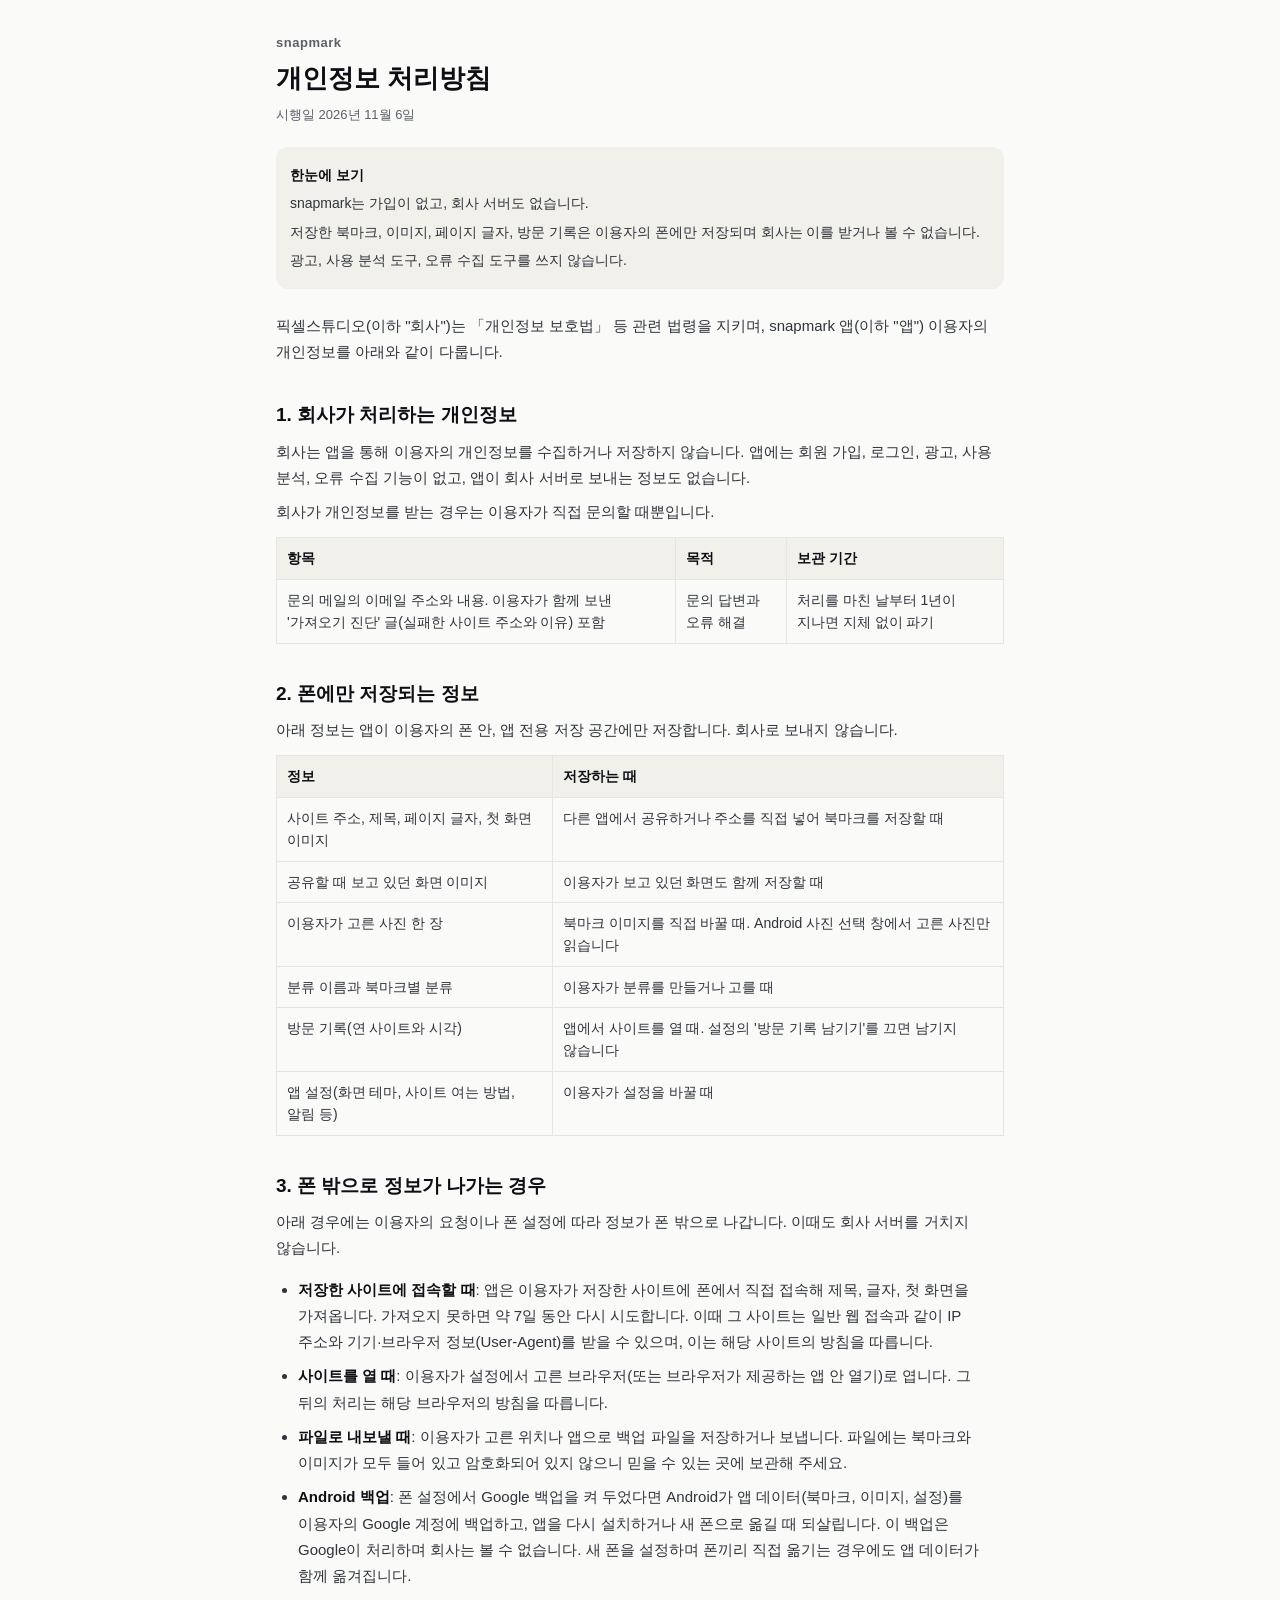
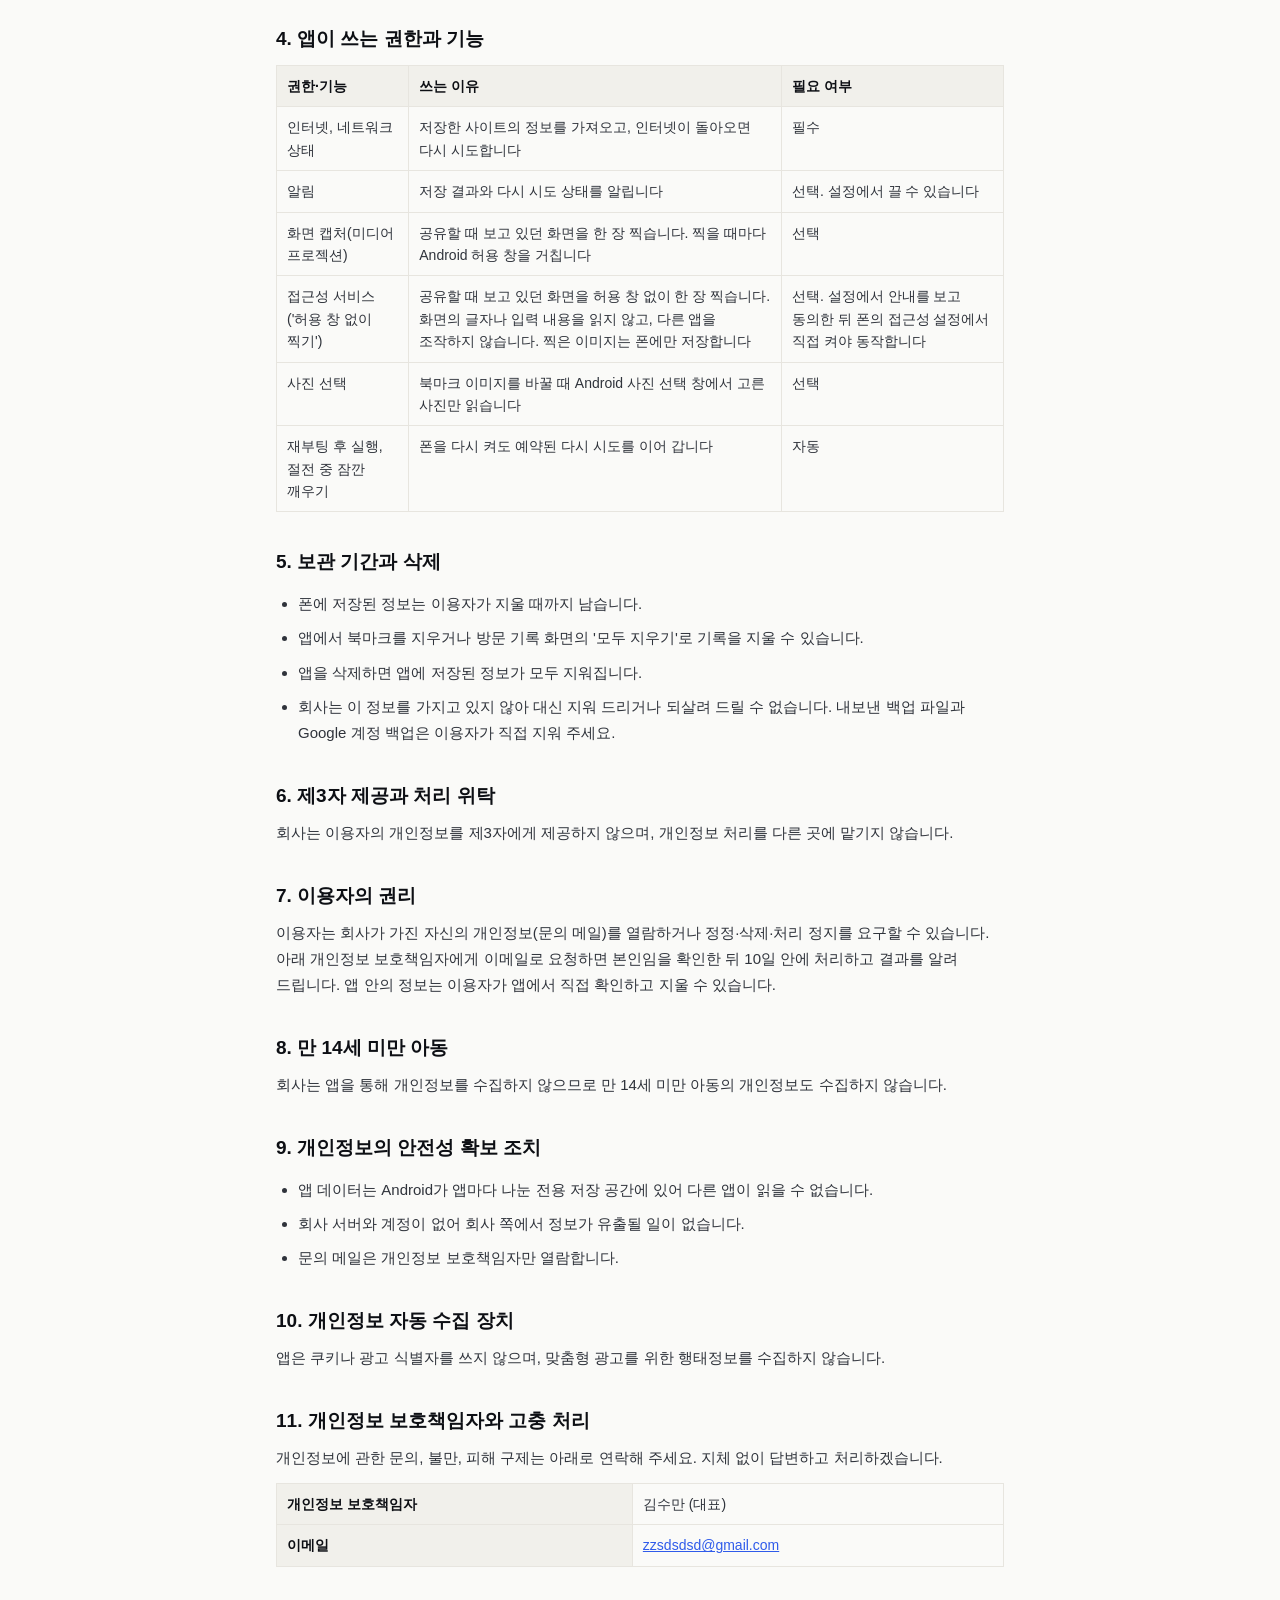
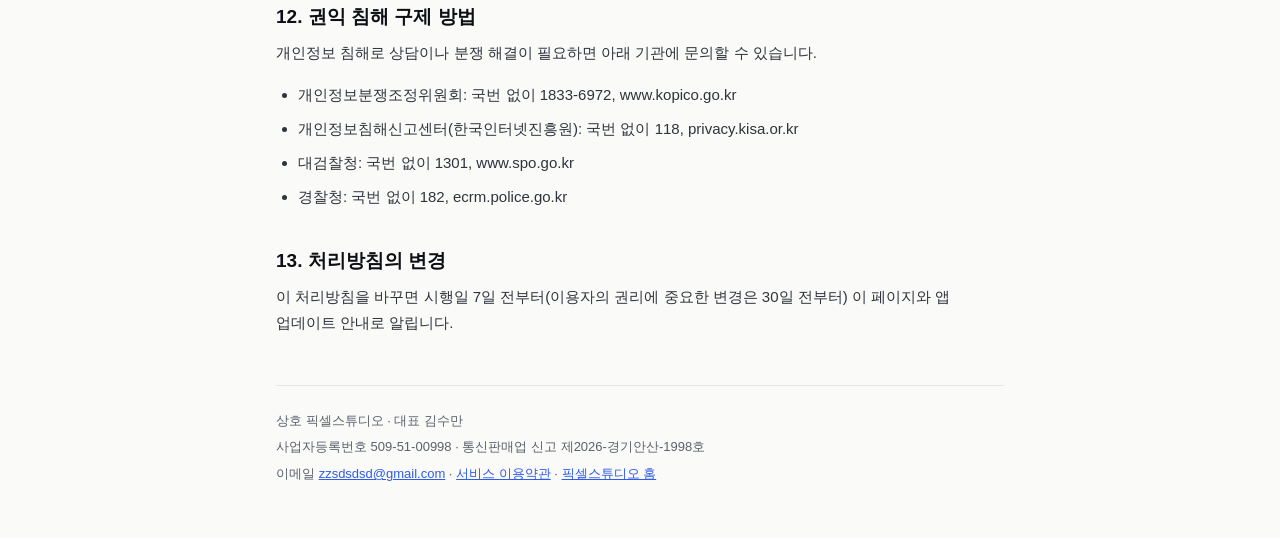
==== commit 4afd6f4c: "snapmark 방침·약관: Google 계정 백업 다시 켬 것 반영 (PS-6) 앱이 Android 자동 백업을 다시 켜서(UB-48) 방침 3번을 'Android 백업'(Goo" ====
--- a/snapmark/privacy.html
+++ b/snapmark/privacy.html
@@ -114,9 +114,9 @@
             북마크와 이미지가 모두 들어 있고 암호화되어 있지 않으니 믿을 수 있는 곳에 보관해 주세요.
           </li>
           <li>
-            <strong>새 폰으로 옮길 때</strong>: Android 12 이상에서 새 폰을 설정하며 앱 데이터를 옮기기로 하면, Android가
-            케이블이나 Wi-Fi로 예전 폰의 앱 데이터를 새 폰에 직접 옮깁니다. 앱 데이터는 Google 계정(클라우드) 백업에는
-            포함하지 않습니다.
+            <strong>Android 백업</strong>: 폰 설정에서 Google 백업을 켜 두었다면 Android가 앱 데이터(북마크, 이미지, 설정)를
+            이용자의 Google 계정에 백업하고, 앱을 다시 설치하거나 새 폰으로 옮길 때 되살립니다. 이 백업은 Google이 처리하며
+            회사는 볼 수 없습니다. 새 폰을 설정하며 폰끼리 직접 옮기는 경우에도 앱 데이터가 함께 옮겨집니다.
           </li>
         </ul>
 
@@ -174,8 +174,8 @@
           <li>앱에서 북마크를 지우거나 방문 기록 화면의 '모두 지우기'로 기록을 지울 수 있습니다.</li>
           <li>앱을 삭제하면 앱에 저장된 정보가 모두 지워집니다.</li>
           <li>
-            회사는 이 정보를 가지고 있지 않아 대신 지워 드리거나 되살려 드릴 수 없습니다. 내보낸 백업 파일은 이용자가 직접
-            지워 주세요.
+            회사는 이 정보를 가지고 있지 않아 대신 지워 드리거나 되살려 드릴 수 없습니다. 내보낸 백업 파일과 Google 계정
+            백업은 이용자가 직접 지워 주세요.
           </li>
         </ul>
 
